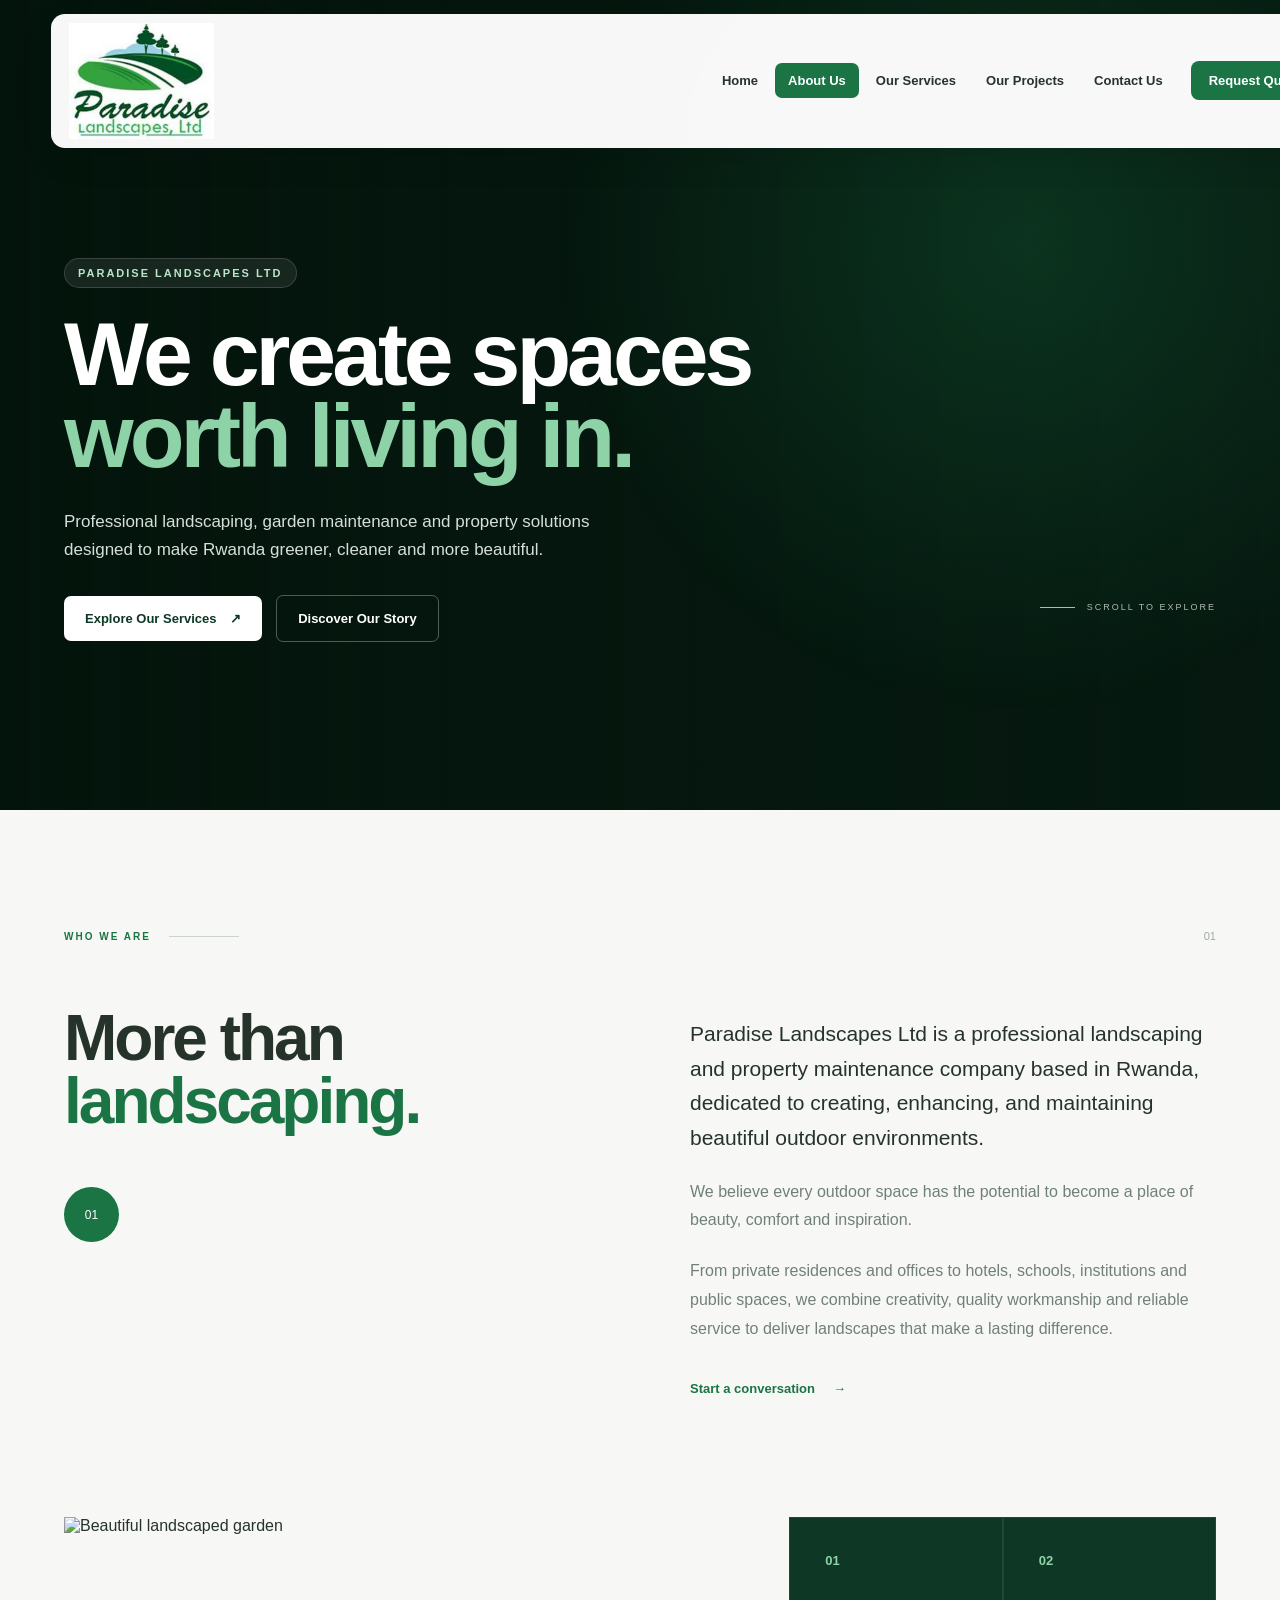
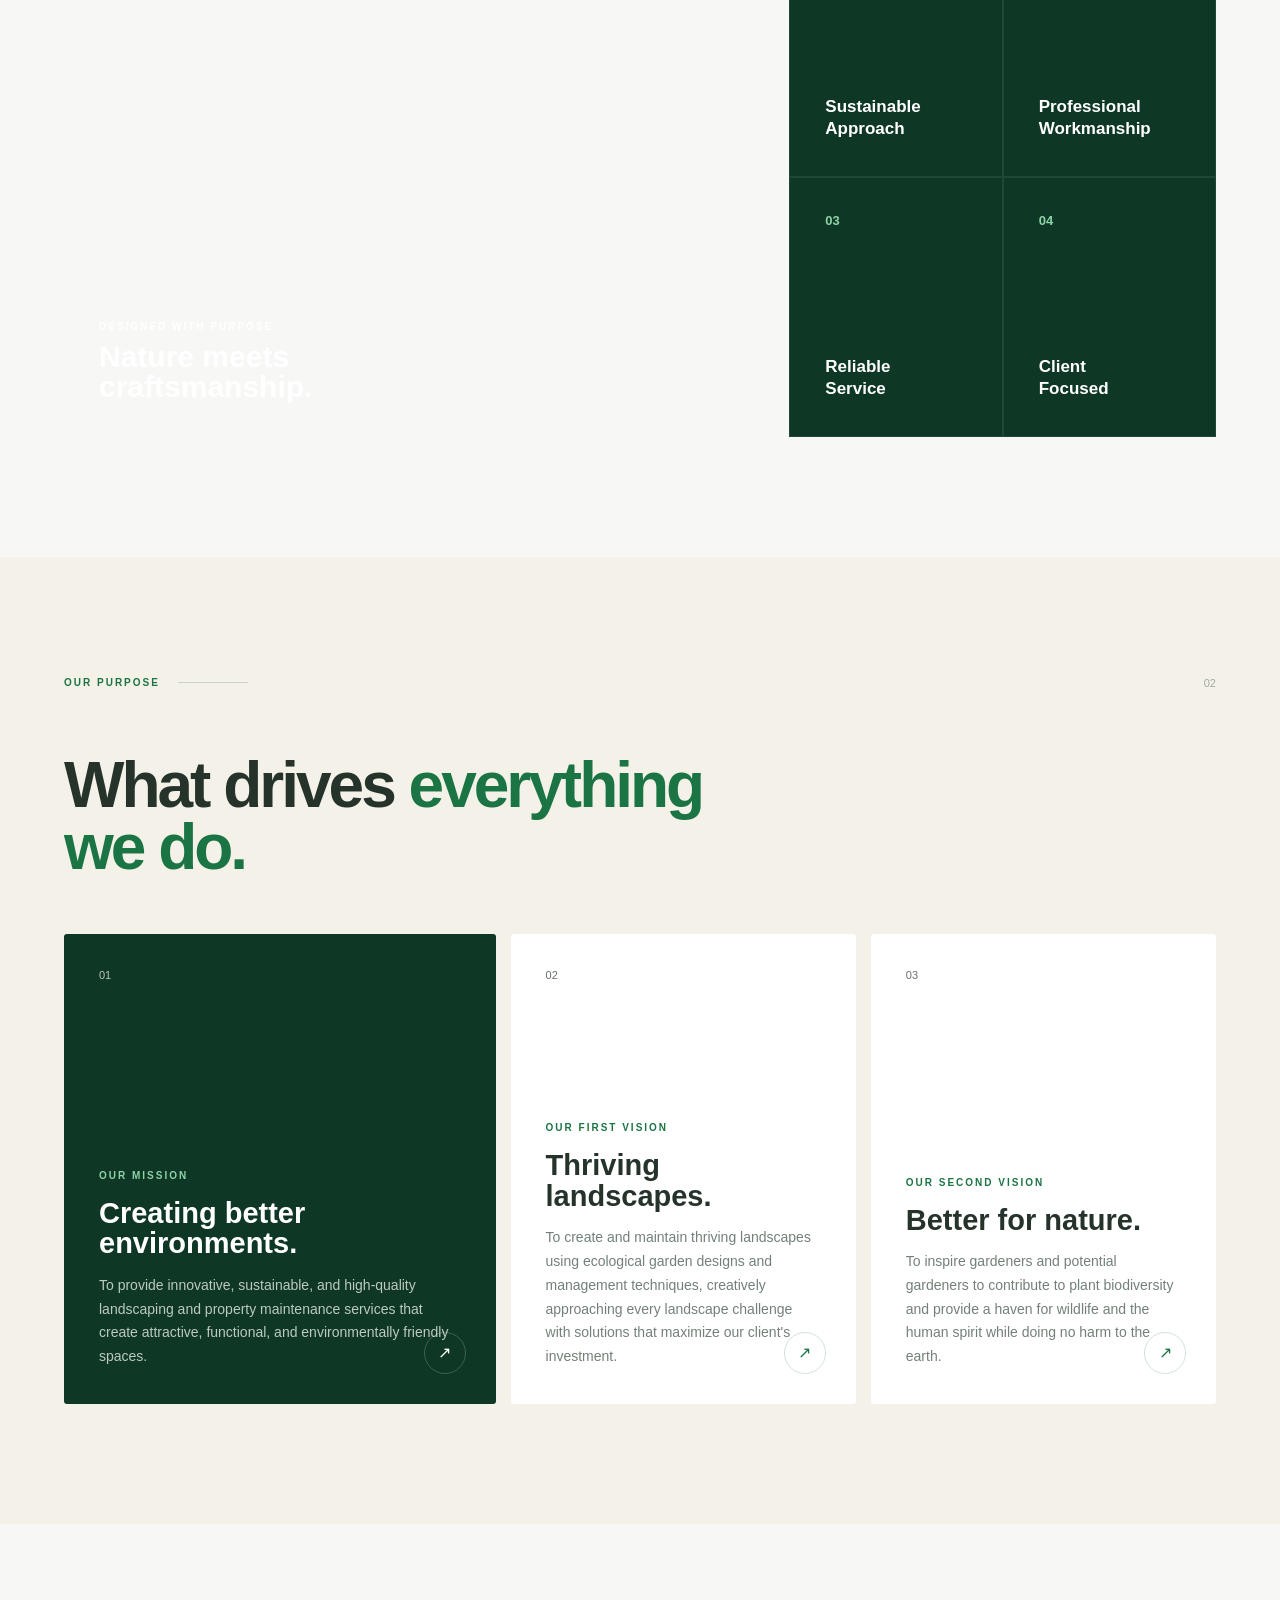
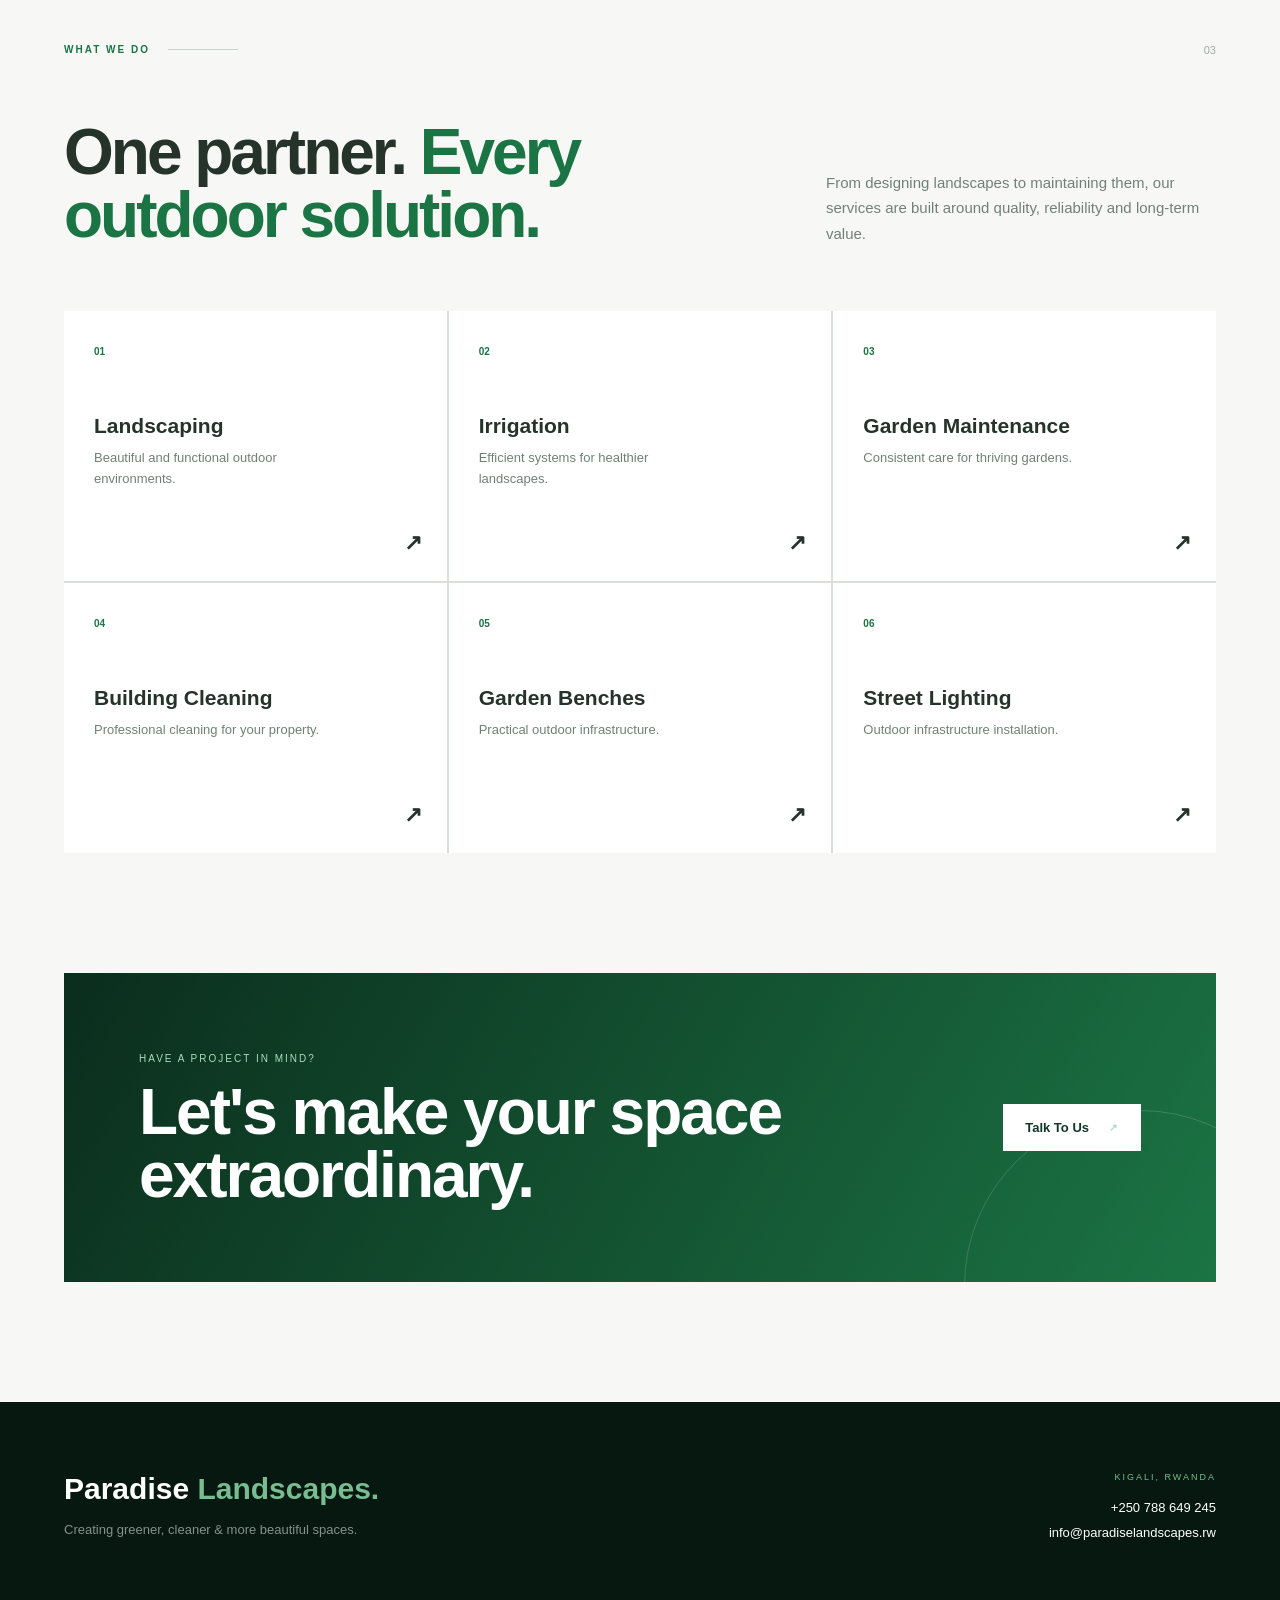
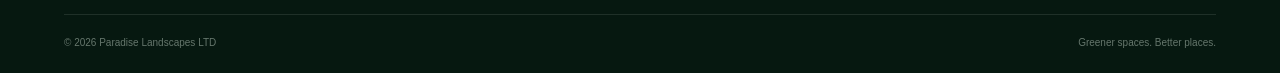
==== about.html @ 45bb653c "fixing navbar for all screens" ====
<!doctype html>
<html lang="en">
  <head>
    <meta charset="UTF-8" />

    <meta name="viewport" content="width=device-width, initial-scale=1.0" />

    <title>About Us | Paradise Landscapes LTD</title>

    <!-- GLOBAL NAVBAR -->
    <link rel="stylesheet" href="navbar.css" />

    <!-- ABOUT PAGE -->
    <link rel="stylesheet" href="about.css" />
  </head>

  <body>
    <!-- =====================================================
     NAVBAR
===================================================== -->

    <header class="pl-navbar-header">
      <div class="pl-navbar-container">
        <a href="index.html" class="pl-navbar-logo">
          <img
            src="paradise project img/Screenshot 2026-07-30 110243.png"
            alt="Paradise Landscapes LTD"
          />
        </a>

        <nav class="pl-navbar-desktop">
          <a href="index.html"> Home </a>

          <a href="about.html" class="pl-nav-active"> About Us </a>

          <a href="index.html#services"> Our Services </a>

          <a href="index.html#projects"> Our Projects </a>

          <a href="index.html#contact"> Contact Us </a>
        </nav>

        <a href="index.html#contact" class="pl-navbar-quote"> Request Quote </a>

        <button class="pl-navbar-toggle" id="plNavbarToggle" type="button">
          <span></span>
          <span></span>
          <span></span>
        </button>
      </div>

      <div class="pl-navbar-mobile" id="plNavbarMobile">
        <a href="index.html"> Home </a>

        <a href="about.html"> About Us </a>

        <a href="index.html#services"> Our Services </a>

        <a href="index.html#projects"> Our Projects </a>

        <a href="index.html#contact"> Contact Us </a>

        <a href="index.html#contact" class="pl-navbar-mobile-quote">
          Request Quote
        </a>
      </div>
    </header>

    <!-- =====================================================
     HERO
===================================================== -->

    <main>
      <section class="about-hero">
        <div class="about-hero-image"></div>

        <div class="about-hero-overlay"></div>

        <div class="about-container">
          <div class="about-hero-content">
            <div class="about-eyebrow">PARADISE LANDSCAPES LTD</div>

            <h1>
              We create spaces
              <span>worth living in.</span>
            </h1>

            <p>
              Professional landscaping, garden maintenance and property
              solutions designed to make Rwanda greener, cleaner and more
              beautiful.
            </p>

            <div class="about-hero-buttons">
              <a href="index.html#services" class="about-primary-btn">
                Explore Our Services
                <span>↗</span>
              </a>

              <a href="#story" class="about-secondary-btn">
                Discover Our Story
              </a>
            </div>
          </div>

          <div class="hero-scroll">
            <span></span>

            SCROLL TO EXPLORE
          </div>
        </div>
      </section>

      <!-- =====================================================
     INTRO / STORY
===================================================== -->

      <section class="story-section" id="story">
        <div class="about-container">
          <div class="section-top">
            <span class="section-label"> WHO WE ARE </span>

            <span class="section-line"></span>

            <span class="section-number"> 01 </span>
          </div>

          <div class="story-grid">
            <div class="story-heading">
              <h2>
                More than
                <em>landscaping.</em>
              </h2>

              <div class="story-accent">01</div>
            </div>

            <div class="story-content">
              <p class="story-lead">
                Paradise Landscapes Ltd is a professional landscaping and
                property maintenance company based in Rwanda, dedicated to
                creating, enhancing, and maintaining beautiful outdoor
                environments.
              </p>

              <p>
                We believe every outdoor space has the potential to become a
                place of beauty, comfort and inspiration.
              </p>

              <p>
                From private residences and offices to hotels, schools,
                institutions and public spaces, we combine creativity, quality
                workmanship and reliable service to deliver landscapes that make
                a lasting difference.
              </p>

              <a href="index.html#contact" class="text-link">
                Start a conversation
                <span>→</span>
              </a>
            </div>
          </div>
        </div>
      </section>

      <!-- =====================================================
     IMAGE / STATS
===================================================== -->

      <section class="visual-section">
        <div class="about-container">
          <div class="visual-grid">
            <div class="visual-image">
              <img
                src="paradise project img/about.jpg"
                alt="Beautiful landscaped garden"
              />

              <div class="image-overlay-text">
                <span> DESIGNED WITH PURPOSE </span>

                <strong> Nature meets craftsmanship. </strong>
              </div>
            </div>

            <div class="stats-panel">
              <div class="stat">
                <strong> 01 </strong>

                <span> Sustainable Approach </span>
              </div>

              <div class="stat">
                <strong> 02 </strong>

                <span> Professional Workmanship </span>
              </div>

              <div class="stat">
                <strong> 03 </strong>

                <span> Reliable Service </span>
              </div>

              <div class="stat">
                <strong> 04 </strong>

                <span> Client Focused </span>
              </div>
            </div>
          </div>
        </div>
      </section>

      <!-- =====================================================
     MISSION / VISION
===================================================== -->

      <section class="purpose-section">
        <div class="about-container">
          <div class="section-top">
            <span class="section-label"> OUR PURPOSE </span>

            <span class="section-line"></span>

            <span class="section-number"> 02 </span>
          </div>

          <div class="purpose-heading">
            <h2>
              What drives
              <em>everything we do.</em>
            </h2>
          </div>

          <div class="purpose-grid">
            <!-- MISSION -->

            <article class="purpose-card purpose-main">
              <div class="card-number">01</div>

              <div class="card-content">
                <span> OUR MISSION </span>

                <h3>Creating better environments.</h3>

                <p>
                  To provide innovative, sustainable, and high-quality
                  landscaping and property maintenance services that create
                  attractive, functional, and environmentally friendly spaces.
                </p>
              </div>

              <div class="card-arrow">↗</div>
            </article>

            <!-- VISION 1 -->

            <article class="purpose-card">
              <div class="card-number">02</div>

              <div class="card-content">
                <span> OUR FIRST VISION </span>

                <h3>Thriving landscapes.</h3>

                <p>
                  To create and maintain thriving landscapes using ecological
                  garden designs and management techniques, creatively
                  approaching every landscape challenge with solutions that
                  maximize our client's investment.
                </p>
              </div>

              <div class="card-arrow">↗</div>
            </article>

            <!-- VISION 2 -->

            <article class="purpose-card">
              <div class="card-number">03</div>

              <div class="card-content">
                <span> OUR SECOND VISION </span>

                <h3>Better for nature.</h3>

                <p>
                  To inspire gardeners and potential gardeners to contribute to
                  plant biodiversity and provide a haven for wildlife and the
                  human spirit while doing no harm to the earth.
                </p>
              </div>

              <div class="card-arrow">↗</div>
            </article>
          </div>
        </div>
      </section>

      <!-- =====================================================
     SERVICES
===================================================== -->

      <section class="services-preview">
        <div class="about-container">
          <div class="section-top">
            <span class="section-label"> WHAT WE DO </span>

            <span class="section-line"></span>

            <span class="section-number"> 03 </span>
          </div>

          <div class="services-heading">
            <h2>
              One partner.
              <em>Every outdoor solution.</em>
            </h2>

            <p>
              From designing landscapes to maintaining them, our services are
              built around quality, reliability and long-term value.
            </p>
          </div>

          <div class="services-grid">
            <a href="index.html#services" class="service-card">
              <span>01</span>

              <h3>Landscaping</h3>

              <p>Beautiful and functional outdoor environments.</p>

              <strong>↗</strong>
            </a>

            <a href="index.html#services" class="service-card">
              <span>02</span>

              <h3>Irrigation</h3>

              <p>Efficient systems for healthier landscapes.</p>

              <strong>↗</strong>
            </a>

            <a href="index.html#services" class="service-card">
              <span>03</span>

              <h3>Garden Maintenance</h3>

              <p>Consistent care for thriving gardens.</p>

              <strong>↗</strong>
            </a>

            <a href="index.html#services" class="service-card">
              <span>04</span>

              <h3>Building Cleaning</h3>

              <p>Professional cleaning for your property.</p>

              <strong>↗</strong>
            </a>

            <a href="index.html#services" class="service-card">
              <span>05</span>

              <h3>Garden Benches</h3>

              <p>Practical outdoor infrastructure.</p>

              <strong>↗</strong>
            </a>

            <a href="index.html#services" class="service-card">
              <span>06</span>

              <h3>Street Lighting</h3>

              <p>Outdoor infrastructure installation.</p>

              <strong>↗</strong>
            </a>
          </div>
        </div>
      </section>

      <!-- =====================================================
     CTA
===================================================== -->

      <section class="about-final-cta">
        <div class="about-container">
          <div class="cta-box">
            <div>
              <span> HAVE A PROJECT IN MIND? </span>

              <h2>Let's make your space extraordinary.</h2>
            </div>

            <a href="index.html#contact" class="cta-button">
              Talk To Us
              <span>↗</span>
            </a>
          </div>
        </div>
      </section>
    </main>

    <!-- =====================================================
     FOOTER
===================================================== -->

    <footer class="about-footer">
      <div class="about-container">
        <div class="footer-top">
          <div>
            <h3>
              Paradise
              <span>Landscapes.</span>
            </h3>

            <p>Creating greener, cleaner & more beautiful spaces.</p>
          </div>

          <div class="footer-contact">
            <span> KIGALI, RWANDA </span>

            <a href="tel:+250788649245"> +250 788 649 245 </a>

            <a href="mailto:info@paradiselandscapes.rw">
              info@paradiselandscapes.rw
            </a>
          </div>
        </div>

        <div class="footer-bottom">
          <span> © 2026 Paradise Landscapes LTD </span>

          <span> Greener spaces. Better places. </span>
        </div>
      </div>
    </footer>

    <script src="navbar.js"></script>
  </body>
</html>
---- navbar.css ----
/* =====================================================
   PARADISE LANDSCAPES
   GLOBAL NAVBAR
===================================================== */

/* HEADER */

.pl-navbar-header {
  position: fixed;

  top: 0;
  left: 0;

  width: 100%;

  padding: 14px 4%;

  z-index: 10000;
}

/* MAIN BAR */

.pl-navbar-container {
  width: 100%;

  max-width: 1250px;

  min-height: 68px;

  margin: 0 auto;

  padding: 9px 18px;

  display: flex;

  align-items: center;

  background: rgba(255, 255, 255, 0.97);

  backdrop-filter: blur(18px);

  -webkit-backdrop-filter: blur(18px);

  border-radius: 14px;

  box-shadow: 0 10px 35px rgba(0, 0, 0, 0.09);
}

/* =====================================================
   LOGO
===================================================== */

.pl-navbar-logo {
  display: block;

  flex-shrink: 0;

  text-decoration: none;
}

.pl-navbar-logo img {
  display: block;

  width: 145px;

  height: auto;
}

/* =====================================================
   DESKTOP NAV
===================================================== */

.pl-navbar-desktop {
  margin-left: auto;

  display: flex;

  align-items: center;

  gap: 4px;
}

.pl-navbar-desktop a {
  display: block;

  padding: 10px 13px;

  color: #26342b;

  font-family: Arial, sans-serif;

  font-size: 13px;

  font-weight: 600;

  text-decoration: none;

  white-space: nowrap;

  border-radius: 7px;

  transition:
    color 0.25s ease,
    background 0.25s ease;
}

.pl-navbar-desktop a:hover {
  color: #ffffff;

  background: #1b7444;
}

/* ACTIVE PAGE */

.pl-navbar-desktop a.pl-nav-active {
  color: #ffffff;

  background: #1b7444;
}

/* =====================================================
   QUOTE BUTTON
===================================================== */

.pl-navbar-quote {
  display: flex;

  align-items: center;

  justify-content: center;

  flex-shrink: 0;

  margin-left: 15px;

  padding: 12px 18px;

  color: #ffffff;

  background: #1b7444;

  border-radius: 8px;

  font-family: Arial, sans-serif;

  font-size: 13px;

  font-weight: 700;

  text-decoration: none;

  white-space: nowrap;

  transition:
    background 0.25s ease,
    transform 0.25s ease;
}

.pl-navbar-quote:hover {
  background: #12552f;

  transform: translateY(-2px);
}

/* =====================================================
   MOBILE BUTTON
===================================================== */

.pl-navbar-toggle {
  display: none;

  width: 44px;

  height: 44px;

  margin-left: auto;

  padding: 0;

  border: none;

  border-radius: 9px;

  background: #1b7444;

  cursor: pointer;

  align-items: center;

  justify-content: center;

  flex-direction: column;

  gap: 5px;
}

.pl-navbar-toggle span {
  display: block;

  width: 21px;

  height: 2px;

  background: #ffffff;

  border-radius: 10px;

  transition: 0.3s ease;
}

/* =====================================================
   MOBILE MENU
===================================================== */

.pl-navbar-mobile {
  display: none;
}

/* =====================================================
   MOBILE
===================================================== */

@media (max-width: 900px) {
  .pl-navbar-header {
    position: fixed;
    top: 0;
    left: 0;
    width: 100%;
    padding: 10px 12px;
    box-sizing: border-box;
  }

  .pl-navbar-container {
    width: 100%;
    min-height: 60px;
    padding: 7px 12px;
    box-sizing: border-box;

    display: flex;
    align-items: center;

    border-radius: 12px;
  }

  .pl-navbar-logo {
    display: flex;
    align-items: center;
  }

  .pl-navbar-logo img {
    width: 115px;
    height: auto;
    display: block;
  }

  /* Hide desktop navigation */

  .pl-navbar-desktop,
  .pl-navbar-quote {
    display: none;
  }

  /* ===============================
       HAMBURGER BUTTON
    =============================== */

  .pl-navbar-toggle {
    width: 42px;
    height: 42px;

    margin-left: auto;

    padding: 0;

    display: flex;
    align-items: center;
    justify-content: center;

    flex-direction: column;
    gap: 5px;

    border: none;
    border-radius: 8px;

    background: #1b7444;

    cursor: pointer;

    -webkit-tap-highlight-color: transparent;
  }

  .pl-navbar-toggle span {
    display: block;

    width: 20px;
    height: 2px;

    background: #ffffff;

    border-radius: 10px;

    transition:
      transform 0.25s ease,
      opacity 0.2s ease;
  }

  /* ===============================
       MOBILE MENU
    =============================== */

  .pl-navbar-mobile {
    position: absolute;

    top: calc(100% + 6px);
    left: 12px;
    right: 12px;

    display: flex;
    flex-direction: column;

    padding: 8px;

    background: #ffffff;

    border-radius: 12px;

    box-shadow: 0 15px 40px rgba(0, 0, 0, 0.15);

    opacity: 0;
    visibility: hidden;
    pointer-events: none;

    transform: translateY(-8px);

    transition:
      opacity 0.25s ease,
      transform 0.25s ease,
      visibility 0.25s ease;
  }

  .pl-navbar-mobile.pl-mobile-open {
    opacity: 1;
    visibility: visible;
    pointer-events: auto;

    transform: translateY(0);
  }

  .pl-navbar-mobile a {
    display: block;

    width: 100%;
    box-sizing: border-box;

    padding: 13px 14px;

    color: #26342b;

    font-family: Arial, sans-serif;

    font-size: 14px;
    font-weight: 600;

    text-decoration: none;

    border-radius: 7px;

    transition:
      background 0.2s ease,
      color 0.2s ease;
  }

  .pl-navbar-mobile a:hover,
  .pl-navbar-mobile a:active {
    color: #ffffff;
    background: #1b7444;
  }

  /* REQUEST QUOTE */

  .pl-navbar-mobile .pl-navbar-mobile-quote {
    margin-top: 5px;

    color: #ffffff;

    text-align: center;

    background: #1b7444;
  }

  /* ===============================
       HAMBURGER → X
    =============================== */

  .pl-navbar-toggle.pl-toggle-active span:nth-child(1) {
    transform: translateY(7px) rotate(45deg);
  }

  .pl-navbar-toggle.pl-toggle-active span:nth-child(2) {
    opacity: 0;
  }

  .pl-navbar-toggle.pl-toggle-active span:nth-child(3) {
    transform: translateY(-7px) rotate(-45deg);
  }
}

/* =====================================================
   VERY SMALL PHONES
===================================================== */

@media (max-width: 400px) {
  .pl-navbar-header {
    padding: 8px 9px;
  }

  .pl-navbar-container {
    min-height: 57px;
    padding: 6px 10px;
  }

  .pl-navbar-logo img {
    width: 105px;
  }

  .pl-navbar-toggle {
    width: 40px;
    height: 40px;
  }

  .pl-navbar-mobile {
    left: 9px;
    right: 9px;
  }
}
---- about.css ----
/* =====================================================
   ABOUT PAGE
===================================================== */

:root {
  --green: #1b7444;
  --dark-green: #0e3825;
  --deep: #071b12;
  --cream: #f4f1e9;
  --light: #f7f8f5;
  --text: #25332b;
  --muted: #718077;
}

/* GLOBAL */

body {
  margin: 0;
  color: var(--text);
  background: var(--light);
  font-family: Arial, sans-serif;
}

.about-container {
  width: min(1180px, 90%);
  margin: auto;
}

/* =====================================================
   HERO
===================================================== */

.about-hero {
  position: relative;

  min-height: 90vh;

  display: flex;
  align-items: center;

  overflow: hidden;

  color: white;
  background: var(--deep);
}

.about-hero-image {
  position: absolute;
  inset: 0;

  background:
    linear-gradient(
      90deg,
      rgba(4, 20, 12, 0.95),
      rgba(4, 20, 12, 0.55),
      rgba(4, 20, 12, 0.25)
    ),
    url("paradise project img/about.jpg") center/cover no-repeat;

  transform: scale(1.03);

  animation: heroZoom 12s ease-out forwards;
}

@keyframes heroZoom {
  from {
    transform: scale(1.08);
  }

  to {
    transform: scale(1);
  }
}

.about-hero-overlay {
  position: absolute;
  inset: 0;

  background: radial-gradient(
    circle at 80% 30%,
    rgba(27, 116, 68, 0.3),
    transparent 40%
  );
}

.about-hero .about-container {
  position: relative;
  z-index: 2;
}

.about-hero-content {
  max-width: 760px;
  padding-top: 90px;

  animation: heroReveal 1s ease both;
}

@keyframes heroReveal {
  from {
    opacity: 0;
    transform: translateY(35px);
  }

  to {
    opacity: 1;
    transform: translateY(0);
  }
}

.about-eyebrow {
  display: inline-flex;

  margin-bottom: 25px;
  padding: 8px 13px;

  color: #b9e5c8;

  background: rgba(255, 255, 255, 0.08);

  border: 1px solid rgba(255, 255, 255, 0.15);

  border-radius: 50px;

  font-size: 11px;
  font-weight: 700;
  letter-spacing: 2px;
}

.about-hero h1 {
  max-width: 850px;

  margin: 0;

  font-size: clamp(52px, 7vw, 100px);

  line-height: 0.92;

  letter-spacing: -4px;
}

.about-hero h1 span {
  display: block;
  color: #8ed2a8;
}

.about-hero p {
  max-width: 570px;

  margin: 30px 0;

  color: #d7dfda;

  font-size: 17px;

  line-height: 1.7;
}

.about-hero-buttons {
  display: flex;
  align-items: center;
  gap: 14px;
}

.about-primary-btn,
.about-secondary-btn {
  padding: 15px 21px;

  border-radius: 7px;

  font-size: 13px;
  font-weight: 700;

  text-decoration: none;

  transition: 0.3s ease;
}

.about-primary-btn {
  color: var(--dark-green);
  background: white;
}

.about-primary-btn span {
  margin-left: 10px;
}

.about-primary-btn:hover {
  transform: translateY(-3px);
}

.about-secondary-btn {
  color: white;
  border: 1px solid rgba(255, 255, 255, 0.3);
}

.about-secondary-btn:hover {
  background: rgba(255, 255, 255, 0.1);
}

.hero-scroll {
  position: absolute;

  right: 0;
  bottom: 30px;

  display: flex;
  align-items: center;
  gap: 12px;

  font-size: 9px;
  letter-spacing: 2px;

  color: #aebbb3;
}

.hero-scroll span {
  width: 35px;
  height: 1px;
  background: #aebbb3;
}

/* =====================================================
   SECTION COMMON
===================================================== */

.story-section,
.purpose-section,
.services-preview {
  padding: 120px 0;
}

.section-top {
  display: flex;
  align-items: center;
  gap: 18px;

  margin-bottom: 65px;
}

.section-label {
  color: var(--green);

  font-size: 10px;
  font-weight: 800;

  letter-spacing: 2px;
}

.section-line {
  width: 70px;
  height: 1px;

  background: #cad4cd;
}

.section-number {
  margin-left: auto;

  color: #a0aaa4;

  font-size: 11px;
}

/* =====================================================
   STORY
===================================================== */

.story-grid {
  display: grid;

  grid-template-columns: 1fr 1fr;

  gap: 100px;
}

.story-heading {
  position: relative;
}

.story-heading h2 {
  margin: 0;

  max-width: 470px;

  font-size: clamp(45px, 5vw, 75px);

  line-height: 0.98;

  letter-spacing: -3px;
}

.story-heading em {
  color: var(--green);
  font-style: normal;
}

.story-accent {
  margin-top: 55px;

  width: 55px;
  height: 55px;

  display: grid;
  place-items: center;

  color: white;

  background: var(--green);

  border-radius: 50%;

  font-size: 12px;
}

.story-content {
  padding-top: 10px;
}

.story-content p {
  margin: 0 0 22px;

  color: var(--muted);

  font-size: 16px;

  line-height: 1.8;
}

.story-content .story-lead {
  color: var(--text);

  font-size: 21px;

  line-height: 1.65;
}

.text-link {
  display: inline-flex;

  align-items: center;

  gap: 18px;

  margin-top: 15px;

  color: var(--green);

  font-size: 13px;
  font-weight: 800;

  text-decoration: none;
}

.text-link span {
  transition: 0.3s ease;
}

.text-link:hover span {
  transform: translateX(7px);
}

/* =====================================================
   VISUAL
===================================================== */

.visual-section {
  padding-bottom: 120px;
}

.visual-grid {
  display: grid;

  grid-template-columns: 1.7fr 1fr;

  min-height: 520px;
}

.visual-image {
  position: relative;

  overflow: hidden;
}

.visual-image img {
  width: 100%;
  height: 100%;

  object-fit: cover;

  transition: transform 0.8s ease;
}

.visual-image:hover img {
  transform: scale(1.04);
}

.image-overlay-text {
  position: absolute;

  left: 35px;
  bottom: 35px;

  color: white;
}

.image-overlay-text span {
  display: block;

  margin-bottom: 10px;

  font-size: 10px;
  font-weight: 700;

  letter-spacing: 2px;
}

.image-overlay-text strong {
  display: block;

  max-width: 300px;

  font-size: 30px;
  line-height: 1;
}

.stats-panel {
  display: grid;

  grid-template-columns: 1fr 1fr;

  background: var(--dark-green);
}

.stat {
  padding: 35px;

  display: flex;

  flex-direction: column;

  justify-content: space-between;

  border: 1px solid rgba(255, 255, 255, 0.08);

  transition: 0.35s ease;
}

.stat:hover {
  background: var(--green);
}

.stat strong {
  color: #8ed2a8;

  font-size: 13px;
}

.stat span {
  max-width: 100px;

  color: white;

  font-size: 17px;

  font-weight: 600;

  line-height: 1.3;
}

/* =====================================================
   PURPOSE
===================================================== */

.purpose-section {
  background: var(--cream);
}

.purpose-heading {
  margin-bottom: 55px;
}

.purpose-heading h2,
.services-heading h2 {
  max-width: 700px;

  margin: 0;

  font-size: clamp(42px, 5vw, 70px);

  line-height: 0.98;

  letter-spacing: -3px;
}

.purpose-heading em,
.services-heading em {
  color: var(--green);
  font-style: normal;
}

.purpose-grid {
  display: grid;

  grid-template-columns: 1.25fr 1fr 1fr;

  gap: 15px;
}

.purpose-card {
  position: relative;

  min-height: 400px;

  padding: 35px;

  display: flex;

  flex-direction: column;

  justify-content: space-between;

  background: white;

  border-radius: 3px;

  overflow: hidden;

  transition:
    transform 0.4s ease,
    box-shadow 0.4s ease;
}

.purpose-card:hover {
  transform: translateY(-8px);

  box-shadow: 0 25px 60px rgba(17, 50, 32, 0.12);
}

.purpose-main {
  color: white;
  background: var(--dark-green);
}

.card-number {
  font-size: 11px;
  opacity: 0.7;
}

.card-content span {
  color: var(--green);

  font-size: 10px;
  font-weight: 800;

  letter-spacing: 2px;
}

.purpose-main .card-content span {
  color: #8ed2a8;
}

.card-content h3 {
  margin: 15px 0;

  font-size: 29px;

  line-height: 1.05;
}

.card-content p {
  margin: 0;

  color: #738078;

  font-size: 14px;

  line-height: 1.7;
}

.purpose-main .card-content p {
  color: #bdc9c1;
}

.card-arrow {
  position: absolute;

  right: 30px;
  bottom: 30px;

  width: 40px;
  height: 40px;

  display: grid;
  place-items: center;

  border: 1px solid rgba(27, 116, 68, 0.2);

  border-radius: 50%;

  color: var(--green);

  transition: 0.3s ease;
}

.purpose-main .card-arrow {
  color: white;
  border-color: rgba(255, 255, 255, 0.2);
}

.purpose-card:hover .card-arrow {
  transform: rotate(45deg);
}

/* =====================================================
   SERVICES
===================================================== */

.services-heading {
  display: flex;

  justify-content: space-between;
  align-items: end;

  gap: 50px;

  margin-bottom: 65px;
}

.services-heading p {
  max-width: 390px;

  margin: 0;

  color: var(--muted);

  font-size: 15px;

  line-height: 1.7;
}

.services-grid {
  display: grid;

  grid-template-columns: repeat(3, 1fr);

  gap: 2px;

  background: #d9dfdb;
}

.service-card {
  position: relative;

  min-height: 210px;

  padding: 30px;

  color: var(--text);

  background: white;

  text-decoration: none;

  transition: 0.4s ease;
}

.service-card:hover {
  color: white;

  background: var(--green);

  transform: translateY(-5px);
}

.service-card > span {
  color: var(--green);

  font-size: 10px;
  font-weight: 800;
}

.service-card:hover > span {
  color: #a7dfbb;
}

.service-card h3 {
  margin-top: 55px;
  margin-bottom: 10px;

  font-size: 21px;
}

.service-card p {
  max-width: 230px;

  margin: 0;

  color: var(--muted);

  font-size: 13px;

  line-height: 1.6;
}

.service-card:hover p {
  color: #d1e4d8;
}

.service-card strong {
  position: absolute;

  right: 25px;
  bottom: 25px;

  font-size: 22px;

  transition: 0.3s ease;
}

.service-card:hover strong {
  transform: translate(5px, -5px);
}

/* =====================================================
   FINAL CTA
===================================================== */

.about-final-cta {
  padding: 0 0 120px;
}

.cta-box {
  position: relative;

  padding: 75px;

  display: flex;

  align-items: center;

  justify-content: space-between;

  gap: 40px;

  overflow: hidden;

  color: white;

  background: linear-gradient(120deg, #0b2d1d, #1b7444);
}

.cta-box::after {
  content: "";

  position: absolute;

  width: 350px;
  height: 350px;

  right: -100px;
  bottom: -180px;

  border: 1px solid rgba(255, 255, 255, 0.15);

  border-radius: 50%;
}

.cta-box > div {
  position: relative;
  z-index: 2;
}

.cta-box span {
  font-size: 10px;

  letter-spacing: 2px;

  color: #a8ddba;
}

.cta-box h2 {
  max-width: 650px;

  margin: 15px 0 0;

  font-size: clamp(38px, 5vw, 64px);

  line-height: 0.98;

  letter-spacing: -2px;
}

.cta-button {
  position: relative;
  z-index: 2;

  display: inline-flex;

  align-items: center;
  gap: 20px;

  padding: 16px 22px;

  color: var(--dark-green);

  background: white;

  font-size: 13px;
  font-weight: 800;

  text-decoration: none;

  transition: 0.3s ease;
}

.cta-button:hover {
  transform: translateY(-4px);
}

/* =====================================================
   FOOTER
===================================================== */

.about-footer {
  padding: 70px 0 25px;

  color: #b9c6bf;

  background: #061810;
}

.footer-top {
  display: flex;

  justify-content: space-between;

  gap: 50px;

  padding-bottom: 60px;

  border-bottom: 1px solid rgba(255, 255, 255, 0.1);
}

.footer-top h3 {
  margin: 0;

  color: white;

  font-size: 30px;
}

.footer-top h3 span {
  color: #77bd91;
}

.footer-top p {
  color: #82938a;

  font-size: 13px;

  line-height: 1.7;
}

.footer-contact {
  display: flex;

  flex-direction: column;

  gap: 10px;

  text-align: right;
}

.footer-contact span {
  margin-bottom: 8px;

  color: #77bd91;

  font-size: 9px;

  letter-spacing: 2px;
}

.footer-contact a {
  color: white;

  font-size: 13px;

  text-decoration: none;
}

.footer-bottom {
  display: flex;

  justify-content: space-between;

  padding-top: 22px;

  color: #65766c;

  font-size: 10px;
}

/* =====================================================
   MOBILE
===================================================== */

@media (max-width: 800px) {
  .about-hero {
    min-height: 720px;
  }

  .about-hero-content {
    padding-top: 80px;
  }

  .about-hero h1 {
    font-size: clamp(48px, 14vw, 70px);
    letter-spacing: -3px;
  }

  .about-hero p {
    font-size: 15px;
  }

  .about-hero-buttons {
    align-items: stretch;
    flex-direction: column;

    max-width: 260px;
  }

  .about-primary-btn,
  .about-secondary-btn {
    text-align: center;
  }

  .hero-scroll {
    display: none;
  }

  .story-section,
  .purpose-section,
  .services-preview {
    padding: 80px 0;
  }

  .story-grid {
    grid-template-columns: 1fr;
    gap: 40px;
  }

  .story-heading h2 {
    font-size: 52px;
  }

  .visual-grid {
    grid-template-columns: 1fr;
  }

  .visual-image {
    min-height: 420px;
  }

  .stats-panel {
    min-height: 400px;
  }

  .purpose-grid {
    grid-template-columns: 1fr;
  }

  .purpose-card {
    min-height: 330px;
  }

  .services-heading {
    align-items: start;
    flex-direction: column;
  }

  .services-grid {
    grid-template-columns: 1fr;
  }

  .service-card {
    min-height: 180px;
  }

  .cta-box {
    padding: 50px 30px;

    align-items: start;
    flex-direction: column;
  }

  .footer-top {
    flex-direction: column;
  }

  .footer-contact {
    text-align: left;
  }

  .footer-bottom {
    gap: 15px;

    flex-direction: column;
  }
}

/* =====================================================
   SMALL PHONE
===================================================== */

@media (max-width: 480px) {
  .about-container {
    width: 88%;
  }

  .about-hero h1 {
    font-size: 47px;
  }

  .about-eyebrow {
    font-size: 9px;
  }

  .story-heading h2 {
    font-size: 44px;
  }

  .stats-panel {
    grid-template-columns: 1fr 1fr;
  }

  .stat {
    padding: 24px;
  }

  .stat span {
    font-size: 14px;
  }

  .purpose-card {
    padding: 28px;
  }

  .cta-box h2 {
    font-size: 42px;
  }
}
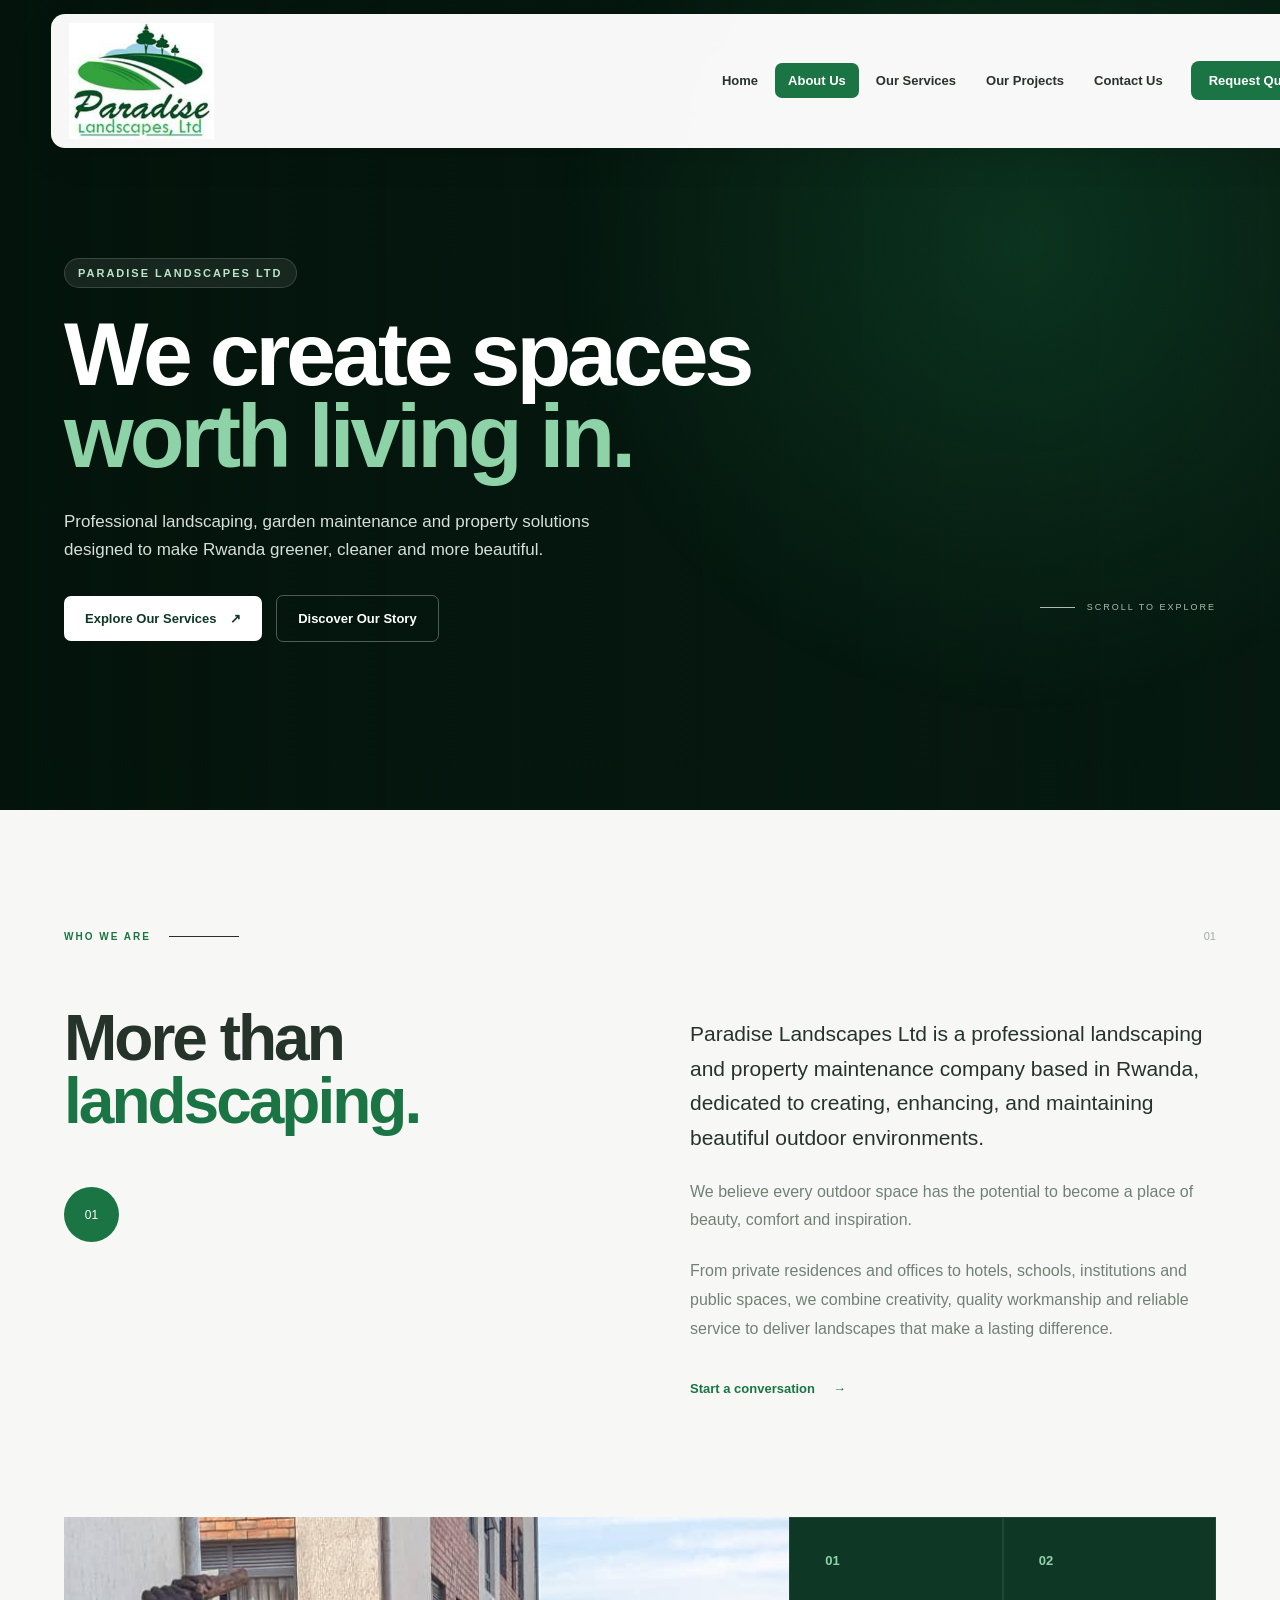
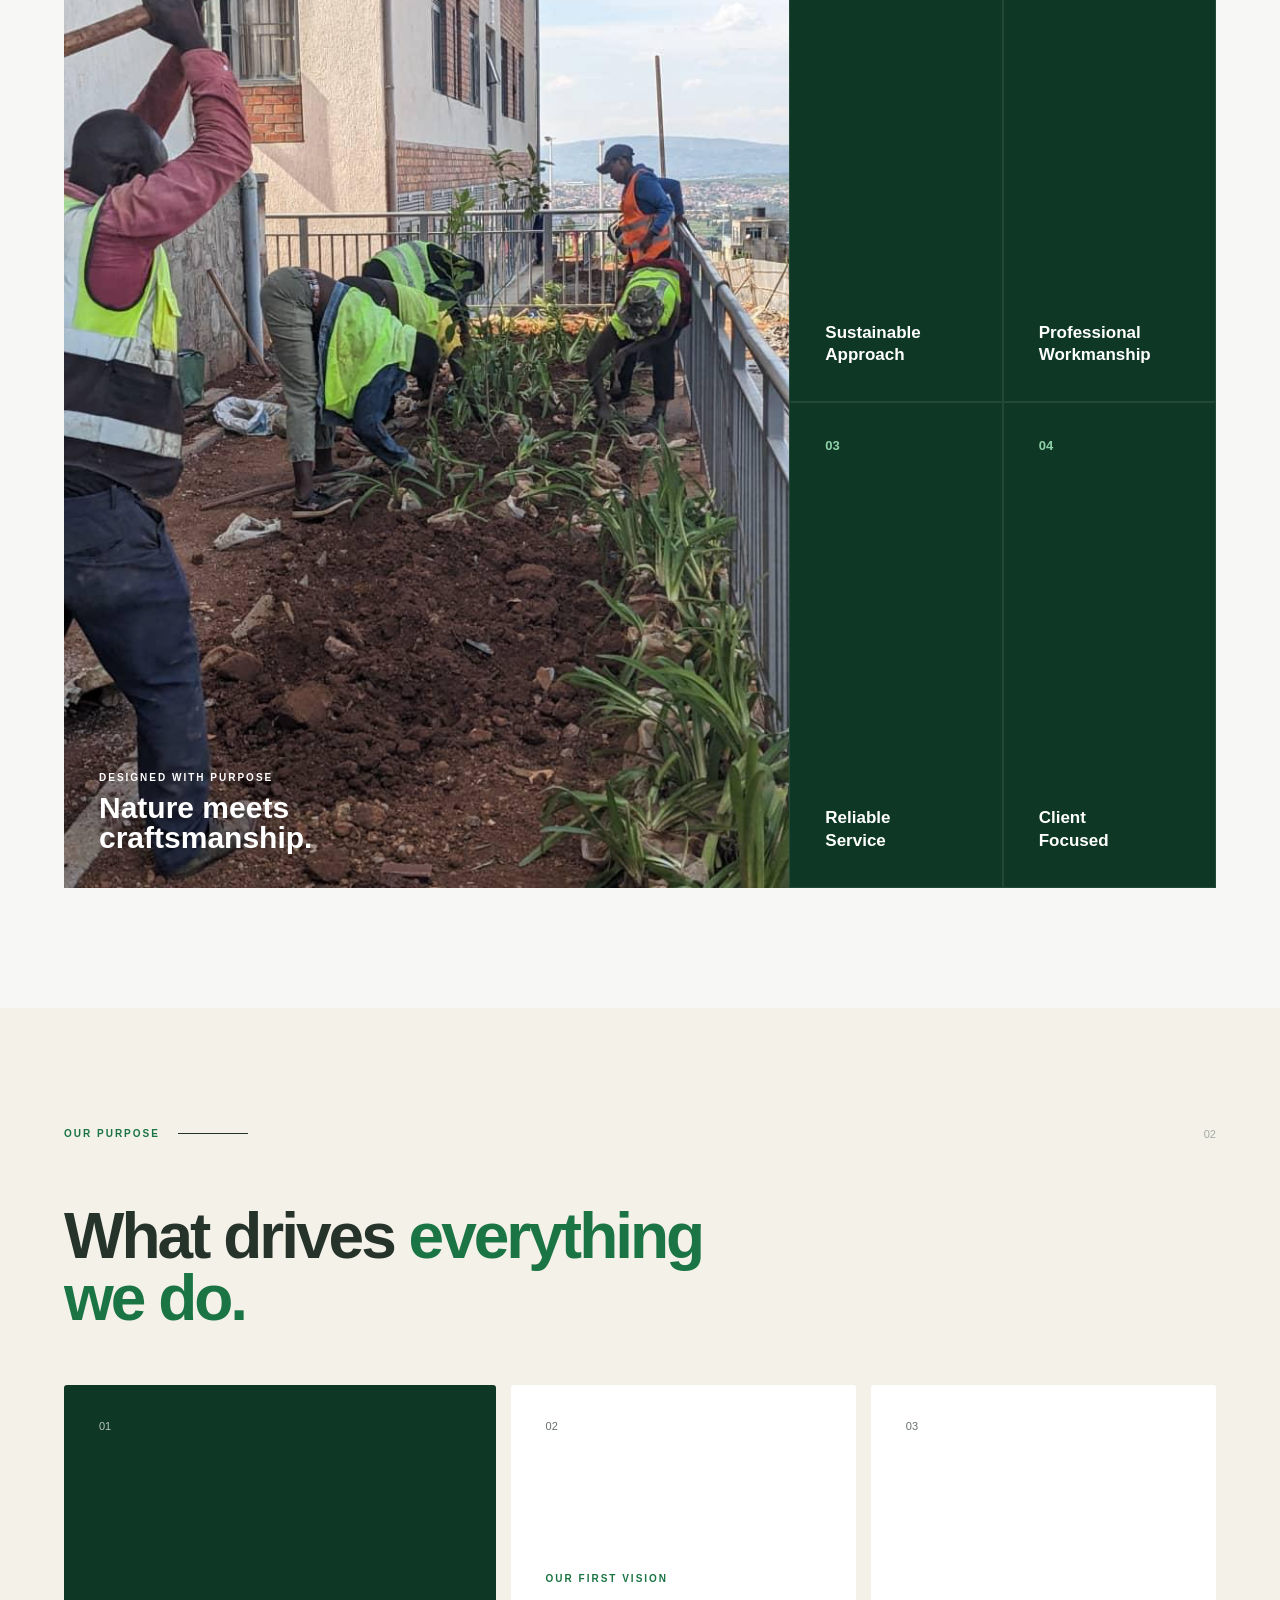
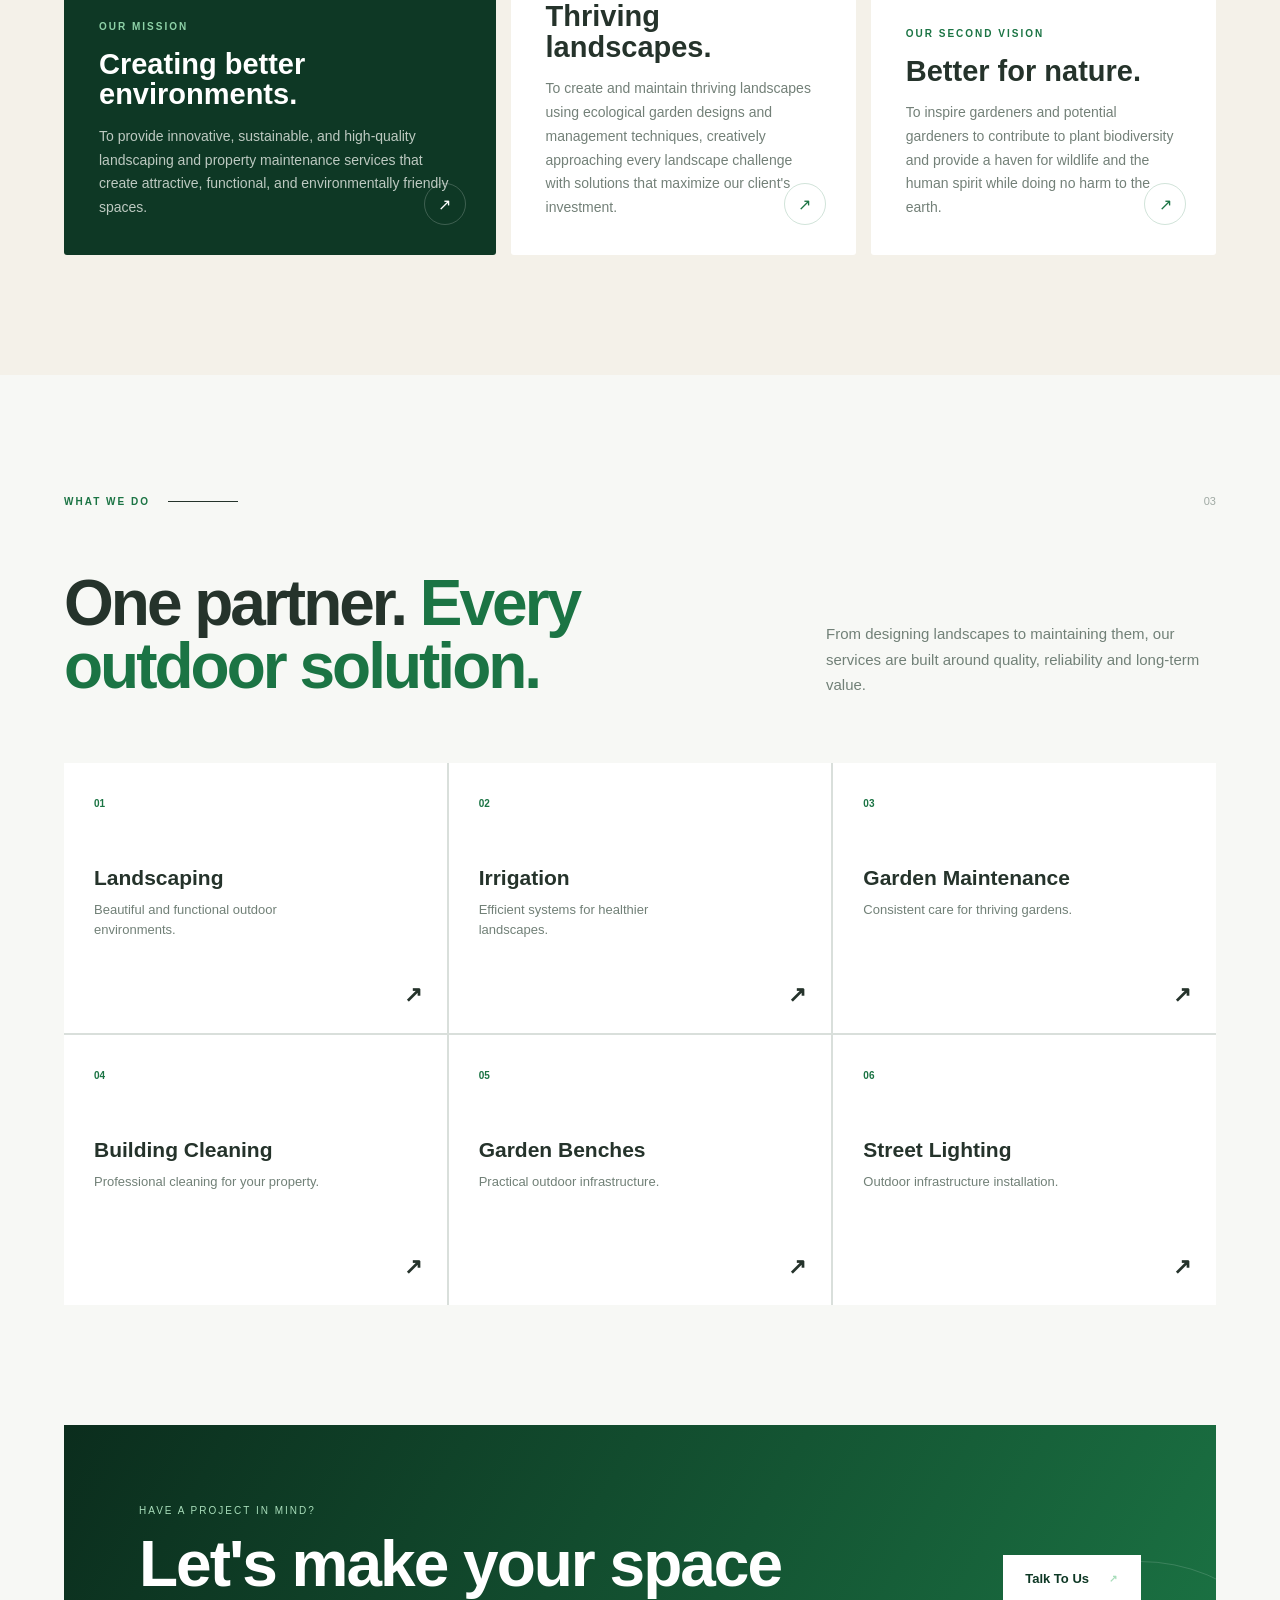
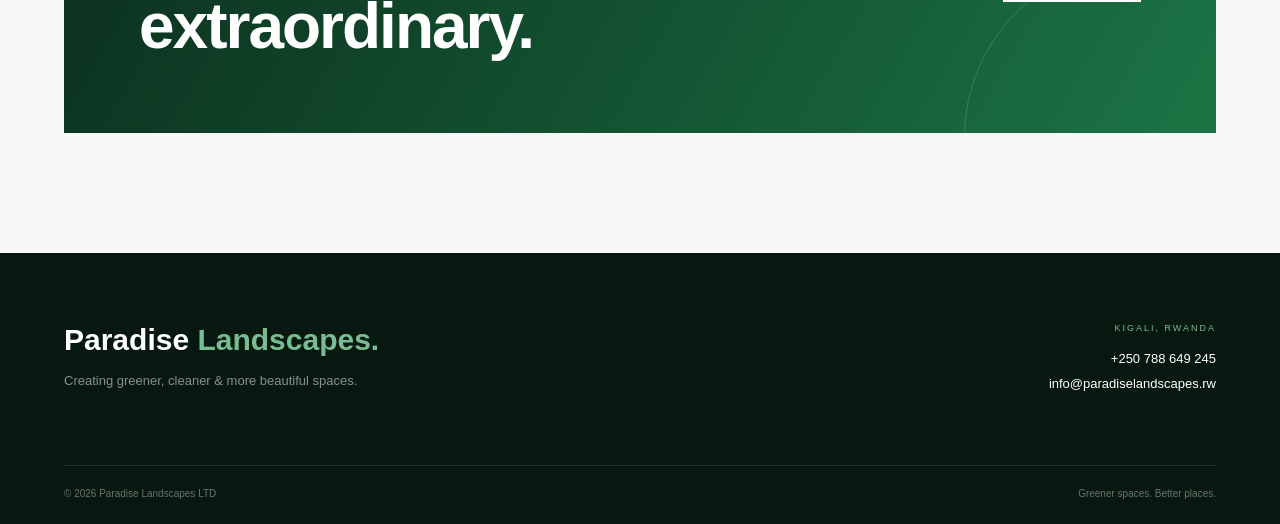
==== commit e2292a10: "about.html animation" ====
--- a/about.html
+++ b/about.html
@@ -173,7 +173,7 @@
           <div class="visual-grid">
             <div class="visual-image">
               <img
-                src="paradise project img/about.jpg"
+                src="paradise project img/IMG-20260729-WA0032.jpg"
                 alt="Beautiful landscaped garden"
               />
 
@@ -447,5 +447,6 @@
     </footer>
 
     <script src="navbar.js"></script>
+    <script src="aboutanimation.js"></script>
   </body>
 </html>
--- a/about.css
+++ b/about.css
@@ -1050,3 +1050,594 @@
     font-size: 42px;
   }
 }
+/* =========================================================
+   PARADISE LANDSCAPES
+   POINT-TO-POINT CINEMATIC SCROLL
+   DOES NOT CHANGE EXISTING HTML CONTENT
+========================================================= */
+
+html {
+  scroll-behavior: smooth;
+}
+
+/* =========================================================
+   CINEMATIC SECTION REVEAL
+========================================================= */
+
+/*
+   IMPORTANT:
+   Sections remain normal if JS isn't loaded.
+   JS adds .pl-animation-ready to activate animations.
+*/
+
+.pl-animation-ready .story-section,
+.pl-animation-ready .visual-section,
+.pl-animation-ready .purpose-section,
+.pl-animation-ready .services-preview,
+.pl-animation-ready .about-final-cta {
+  opacity: 0;
+
+  transform: translateY(70px);
+
+  transition:
+    opacity 1s cubic-bezier(0.16, 1, 0.3, 1),
+    transform 1s cubic-bezier(0.16, 1, 0.3, 1);
+}
+
+.pl-animation-ready .story-section.pl-active,
+.pl-animation-ready .visual-section.pl-active,
+.pl-animation-ready .purpose-section.pl-active,
+.pl-animation-ready .services-preview.pl-active,
+.pl-animation-ready .about-final-cta.pl-active {
+  opacity: 1;
+
+  transform: translateY(0);
+}
+
+/* =========================================================
+   FIXED JOURNEY LINE
+========================================================= */
+
+.pl-scroll-line {
+  position: fixed;
+
+  left: 30px;
+
+  top: 20vh;
+
+  width: 2px;
+
+  height: 60vh;
+
+  background: rgba(27, 116, 68, 0.15);
+
+  z-index: 999;
+
+  pointer-events: none;
+
+  opacity: 0;
+
+  transition: opacity 0.5s ease;
+}
+
+.pl-scroll-line.visible {
+  opacity: 1;
+}
+
+/* Green travelling line */
+
+.pl-scroll-progress {
+  position: absolute;
+
+  top: 0;
+
+  left: 0;
+
+  width: 100%;
+
+  height: 0%;
+
+  background: linear-gradient(to bottom, #8ce3aa, #1b7444);
+
+  box-shadow:
+    0 0 8px rgba(27, 116, 68, 0.7),
+    0 0 18px rgba(27, 116, 68, 0.25);
+}
+
+/* =========================================================
+   JOURNEY POINTS
+========================================================= */
+
+.pl-scroll-point {
+  position: absolute;
+
+  left: 50%;
+
+  width: 10px;
+
+  height: 10px;
+
+  border-radius: 50%;
+
+  transform: translate(-50%, -50%) scale(0.7);
+
+  background: #d9e1dc;
+
+  border: 2px solid #fff;
+
+  box-sizing: border-box;
+
+  transition:
+    transform 0.4s cubic-bezier(0.16, 1, 0.3, 1),
+    background 0.3s ease,
+    box-shadow 0.3s ease;
+}
+
+/* Active point */
+
+.pl-scroll-point.active {
+  background: #1b7444;
+
+  transform: translate(-50%, -50%) scale(1.45);
+
+  box-shadow:
+    0 0 0 5px rgba(27, 116, 68, 0.12),
+    0 0 20px rgba(27, 116, 68, 0.65);
+}
+
+/* =========================================================
+   CONNECTING GLOW
+========================================================= */
+
+.pl-scroll-point.active::before {
+  content: "";
+
+  position: absolute;
+
+  inset: -7px;
+
+  border-radius: 50%;
+
+  border: 1px solid rgba(27, 116, 68, 0.3);
+
+  animation: plPulse 1.8s ease-out infinite;
+}
+
+@keyframes plPulse {
+  0% {
+    transform: scale(0.7);
+
+    opacity: 0.9;
+  }
+
+  100% {
+    transform: scale(1.8);
+
+    opacity: 0;
+  }
+}
+
+/* =========================================================
+   HERO
+========================================================= */
+
+.about-hero {
+  overflow: hidden;
+}
+
+.about-hero-image {
+  transform: scale(1.08);
+
+  transition: transform 1.8s cubic-bezier(0.16, 1, 0.3, 1);
+}
+
+.about-hero.pl-hero-loaded .about-hero-image {
+  transform: scale(1);
+}
+
+/* Hero text */
+
+.about-hero-content > * {
+  opacity: 0;
+
+  transform: translateY(35px);
+
+  transition:
+    opacity 0.8s ease,
+    transform 0.9s cubic-bezier(0.16, 1, 0.3, 1);
+}
+
+.about-hero.pl-hero-loaded .about-hero-content > * {
+  opacity: 1;
+
+  transform: translateY(0);
+}
+
+.about-hero.pl-hero-loaded .about-hero-content > :nth-child(1) {
+  transition-delay: 0.1s;
+}
+
+.about-hero.pl-hero-loaded .about-hero-content > :nth-child(2) {
+  transition-delay: 0.2s;
+}
+
+.about-hero.pl-hero-loaded .about-hero-content > :nth-child(3) {
+  transition-delay: 0.3s;
+}
+
+.about-hero.pl-hero-loaded .about-hero-content > :nth-child(4) {
+  transition-delay: 0.45s;
+}
+
+/* =========================================================
+   STORY
+========================================================= */
+
+.story-section .story-heading {
+  transition:
+    transform 0.9s cubic-bezier(0.16, 1, 0.3, 1),
+    opacity 0.9s ease;
+}
+
+.pl-animation-ready .story-section:not(.pl-active) .story-heading {
+  opacity: 0;
+
+  transform: translateX(-55px);
+}
+
+.pl-animation-ready .story-section.pl-active .story-heading {
+  opacity: 1;
+
+  transform: translateX(0);
+}
+
+.pl-animation-ready .story-section:not(.pl-active) .story-content {
+  opacity: 0;
+
+  transform: translateX(55px);
+}
+
+.pl-animation-ready .story-section.pl-active .story-content {
+  opacity: 1;
+
+  transform: translateX(0);
+}
+
+/* =========================================================
+   SECTION TOP / NUMBERS
+========================================================= */
+
+.pl-animation-ready .section-top {
+  transition:
+    opacity 0.8s ease,
+    transform 0.8s cubic-bezier(0.16, 1, 0.3, 1);
+}
+
+.pl-animation-ready .story-section:not(.pl-active) .section-top,
+.pl-animation-ready .visual-section:not(.pl-active) .section-top,
+.pl-animation-ready .purpose-section:not(.pl-active) .section-top,
+.pl-animation-ready .services-preview:not(.pl-active) .section-top {
+  opacity: 0;
+
+  transform: translateX(-30px);
+}
+
+.pl-animation-ready .story-section.pl-active .section-top,
+.pl-animation-ready .purpose-section.pl-active .section-top,
+.pl-animation-ready .services-preview.pl-active .section-top {
+  opacity: 1;
+
+  transform: translateX(0);
+}
+
+/* =========================================================
+   SECTION LINE DRAW
+========================================================= */
+
+.section-line {
+  position: relative;
+
+  overflow: hidden;
+}
+
+.section-line::after {
+  content: "";
+
+  position: absolute;
+
+  left: 0;
+
+  top: 0;
+
+  width: 0;
+
+  height: 100%;
+
+  background: currentColor;
+
+  transition: width 1s cubic-bezier(0.16, 1, 0.3, 1);
+}
+
+.story-section.pl-active .section-line::after,
+.purpose-section.pl-active .section-line::after,
+.services-preview.pl-active .section-line::after {
+  width: 100%;
+}
+
+/* =========================================================
+   IMAGE / STATS
+========================================================= */
+
+.pl-animation-ready .visual-section:not(.pl-active) .visual-image {
+  opacity: 0;
+
+  transform: translateX(-50px);
+}
+
+.pl-animation-ready .visual-section.pl-active .visual-image {
+  opacity: 1;
+
+  transform: translateX(0);
+}
+
+.visual-image {
+  transition:
+    opacity 0.9s ease,
+    transform 1s cubic-bezier(0.16, 1, 0.3, 1);
+
+  overflow: hidden;
+}
+
+.visual-image img {
+  transform: scale(1.1);
+
+  transition: transform 1.5s cubic-bezier(0.16, 1, 0.3, 1);
+}
+
+.visual-section.pl-active .visual-image img {
+  transform: scale(1);
+}
+
+/* Stats */
+
+.visual-section .stat {
+  opacity: 0;
+
+  transform: translateX(35px);
+
+  transition:
+    opacity 0.6s ease,
+    transform 0.7s cubic-bezier(0.16, 1, 0.3, 1);
+}
+
+.visual-section.pl-active .stat:nth-child(1) {
+  opacity: 1;
+
+  transform: translateX(0);
+
+  transition-delay: 0.1s;
+}
+
+.visual-section.pl-active .stat:nth-child(2) {
+  opacity: 1;
+
+  transform: translateX(0);
+
+  transition-delay: 0.2s;
+}
+
+.visual-section.pl-active .stat:nth-child(3) {
+  opacity: 1;
+
+  transform: translateX(0);
+
+  transition-delay: 0.3s;
+}
+
+.visual-section.pl-active .stat:nth-child(4) {
+  opacity: 1;
+
+  transform: translateX(0);
+
+  transition-delay: 0.4s;
+}
+
+/* =========================================================
+   PURPOSE CARDS
+========================================================= */
+
+.pl-animation-ready .purpose-section:not(.pl-active) .purpose-card {
+  opacity: 0;
+
+  transform: translateY(60px) scale(0.96);
+}
+
+.purpose-card {
+  transition:
+    opacity 0.7s ease,
+    transform 0.8s cubic-bezier(0.16, 1, 0.3, 1);
+}
+
+.purpose-section.pl-active .purpose-card:nth-child(1) {
+  opacity: 1;
+
+  transform: translateY(0) scale(1);
+
+  transition-delay: 0.1s;
+}
+
+.purpose-section.pl-active .purpose-card:nth-child(2) {
+  opacity: 1;
+
+  transform: translateY(0) scale(1);
+
+  transition-delay: 0.25s;
+}
+
+.purpose-section.pl-active .purpose-card:nth-child(3) {
+  opacity: 1;
+
+  transform: translateY(0) scale(1);
+
+  transition-delay: 0.4s;
+}
+
+/* =========================================================
+   SERVICES
+========================================================= */
+
+.pl-animation-ready .services-preview:not(.pl-active) .service-card {
+  opacity: 0;
+
+  transform: translateY(50px) scale(0.96);
+}
+
+.service-card {
+  transition:
+    opacity 0.65s ease,
+    transform 0.75s cubic-bezier(0.16, 1, 0.3, 1);
+}
+
+.services-preview.pl-active .service-card:nth-child(1) {
+  opacity: 1;
+
+  transform: translateY(0) scale(1);
+
+  transition-delay: 0.05s;
+}
+
+.services-preview.pl-active .service-card:nth-child(2) {
+  opacity: 1;
+
+  transform: translateY(0) scale(1);
+
+  transition-delay: 0.12s;
+}
+
+.services-preview.pl-active .service-card:nth-child(3) {
+  opacity: 1;
+
+  transform: translateY(0) scale(1);
+
+  transition-delay: 0.19s;
+}
+
+.services-preview.pl-active .service-card:nth-child(4) {
+  opacity: 1;
+
+  transform: translateY(0) scale(1);
+
+  transition-delay: 0.26s;
+}
+
+.services-preview.pl-active .service-card:nth-child(5) {
+  opacity: 1;
+
+  transform: translateY(0) scale(1);
+
+  transition-delay: 0.33s;
+}
+
+.services-preview.pl-active .service-card:nth-child(6) {
+  opacity: 1;
+
+  transform: translateY(0) scale(1);
+
+  transition-delay: 0.4s;
+}
+
+/* =========================================================
+   CTA
+========================================================= */
+
+.pl-animation-ready .about-final-cta:not(.pl-active) .cta-box {
+  opacity: 0;
+
+  transform: translateY(55px) scale(0.97);
+}
+
+.about-final-cta .cta-box {
+  transition:
+    opacity 0.9s ease,
+    transform 0.9s cubic-bezier(0.16, 1, 0.3, 1);
+}
+
+.about-final-cta.pl-active .cta-box {
+  opacity: 1;
+
+  transform: translateY(0) scale(1);
+}
+
+/* =========================================================
+   MOBILE
+========================================================= */
+
+@media (max-width: 768px) {
+  .pl-scroll-line {
+    left: 12px;
+
+    top: 20vh;
+
+    height: 60vh;
+  }
+
+  .pl-scroll-point {
+    width: 9px;
+
+    height: 9px;
+  }
+
+  .pl-animation-ready .story-section:not(.pl-active) .story-heading {
+    transform: translateY(35px);
+  }
+
+  .pl-animation-ready .story-section:not(.pl-active) .story-content {
+    transform: translateY(35px);
+  }
+
+  .pl-animation-ready .visual-section:not(.pl-active) .visual-image {
+    transform: translateY(35px);
+  }
+
+  .pl-scroll-point.active {
+    transform: translate(-50%, -50%) scale(1.3);
+  }
+}
+
+/* =========================================================
+   SMALL PHONE
+========================================================= */
+
+@media (max-width: 480px) {
+  .pl-scroll-line {
+    left: 7px;
+
+    width: 1.5px;
+  }
+
+  .pl-scroll-point {
+    width: 10px;
+
+    height: 10px;
+  }
+}
+
+/* =========================================================
+   REDUCED MOTION
+========================================================= */
+
+@media (prefers-reduced-motion: reduce) {
+  html {
+    scroll-behavior: auto;
+  }
+
+  *,
+  *::before,
+  *::after {
+    animation-duration: 0.01ms !important;
+
+    animation-iteration-count: 1 !important;
+
+    transition-duration: 0.01ms !important;
+  }
+}
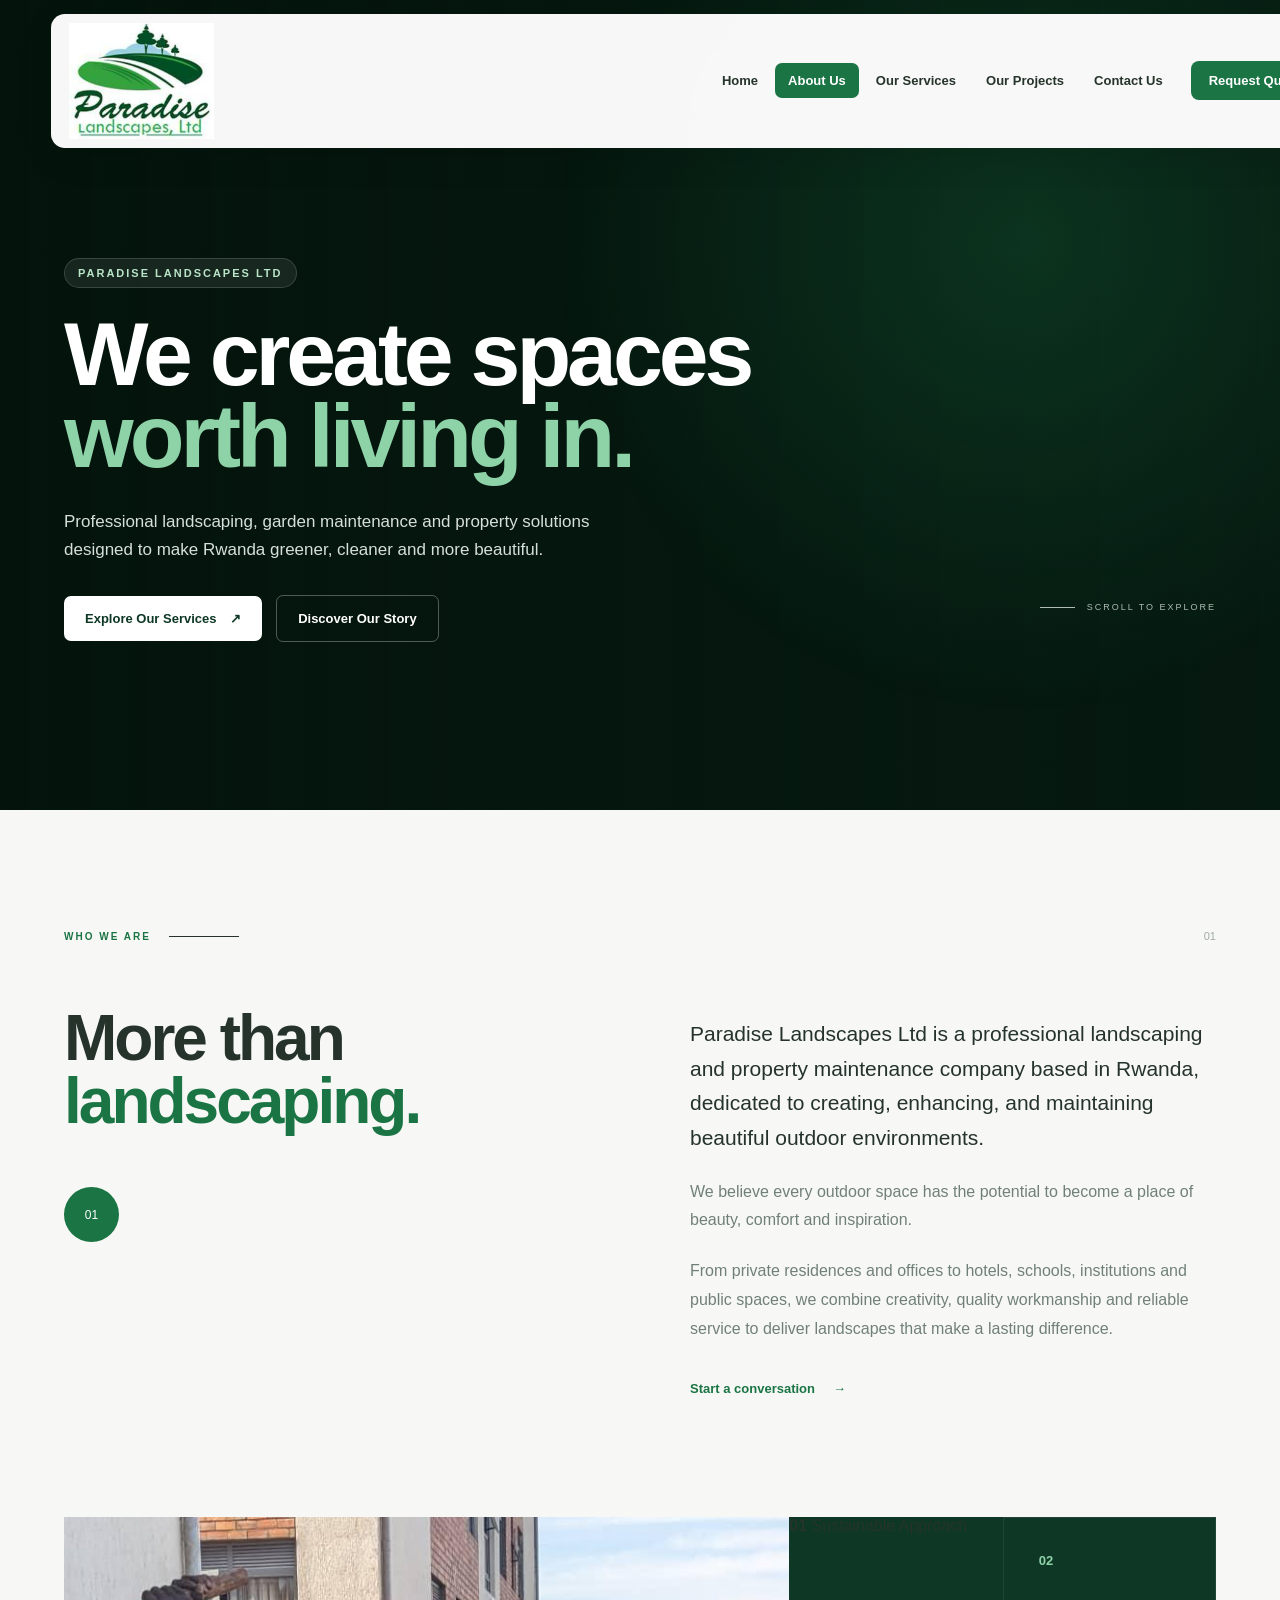
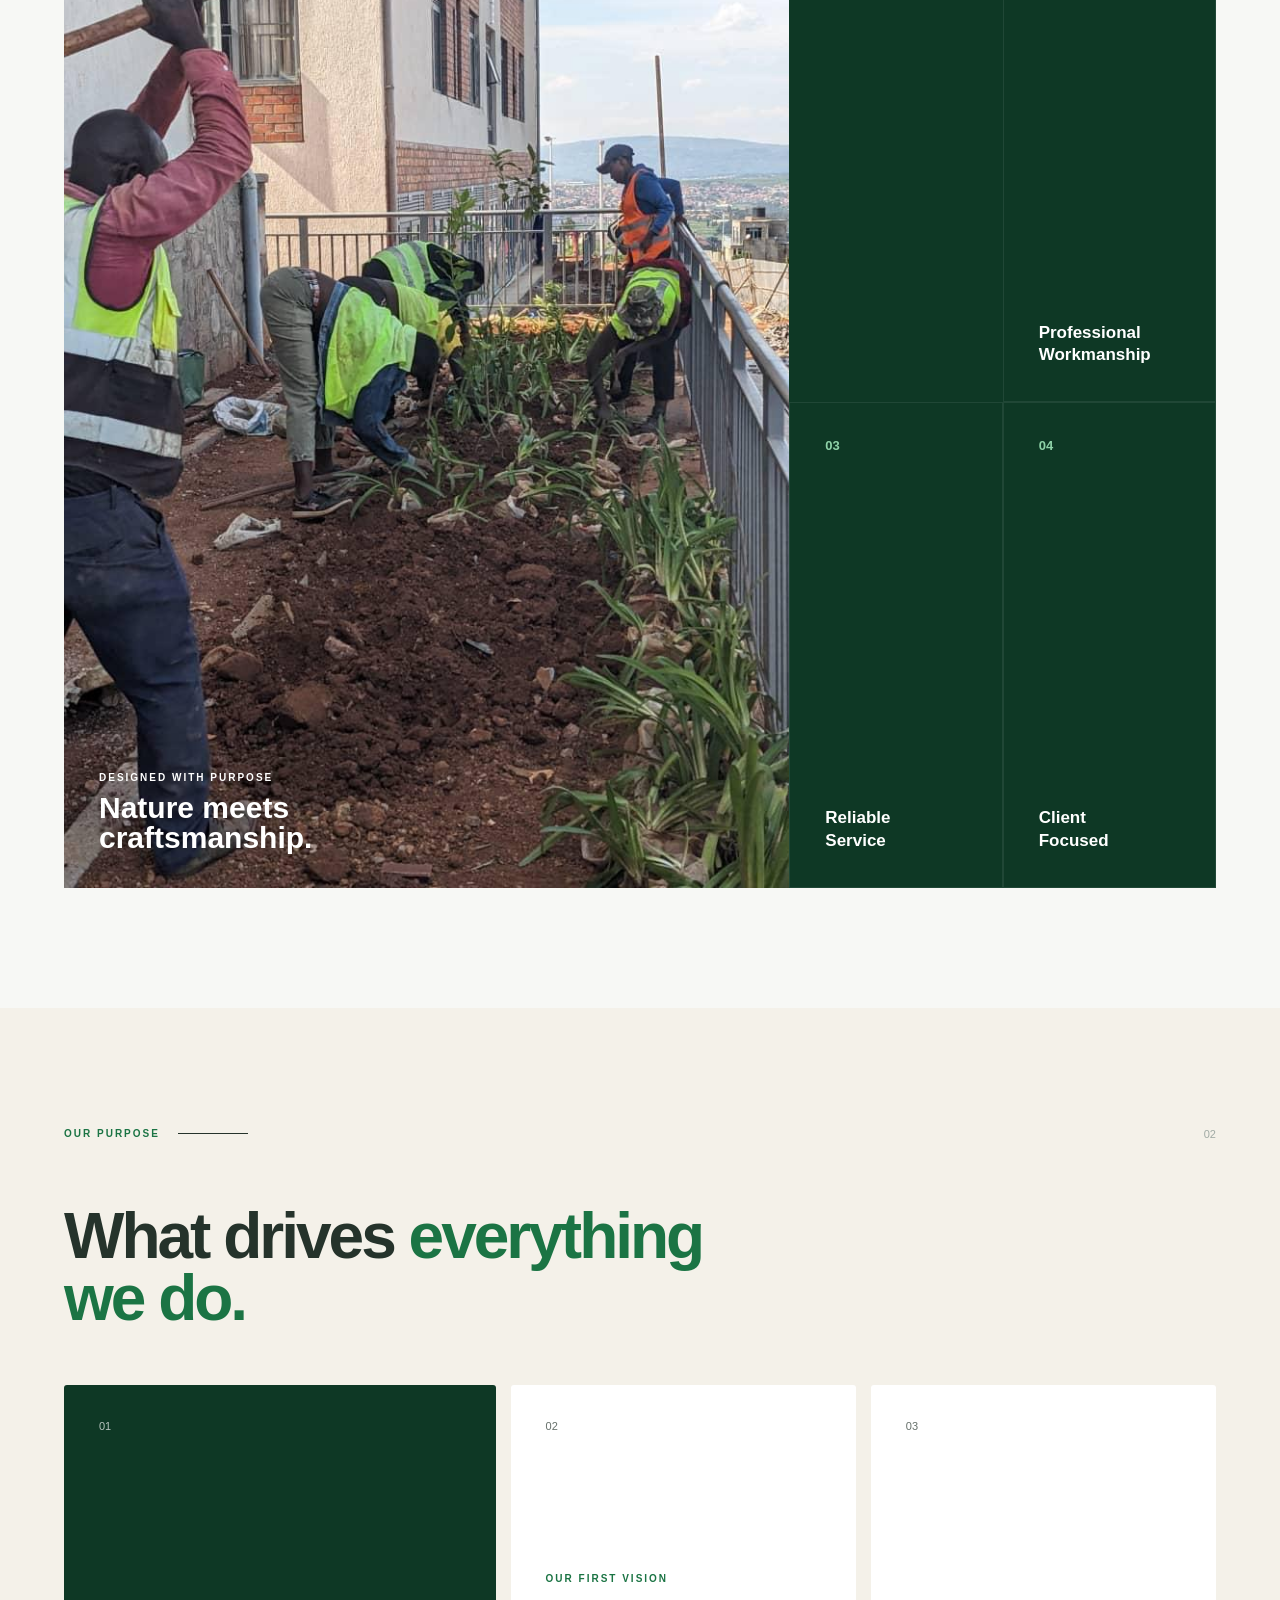
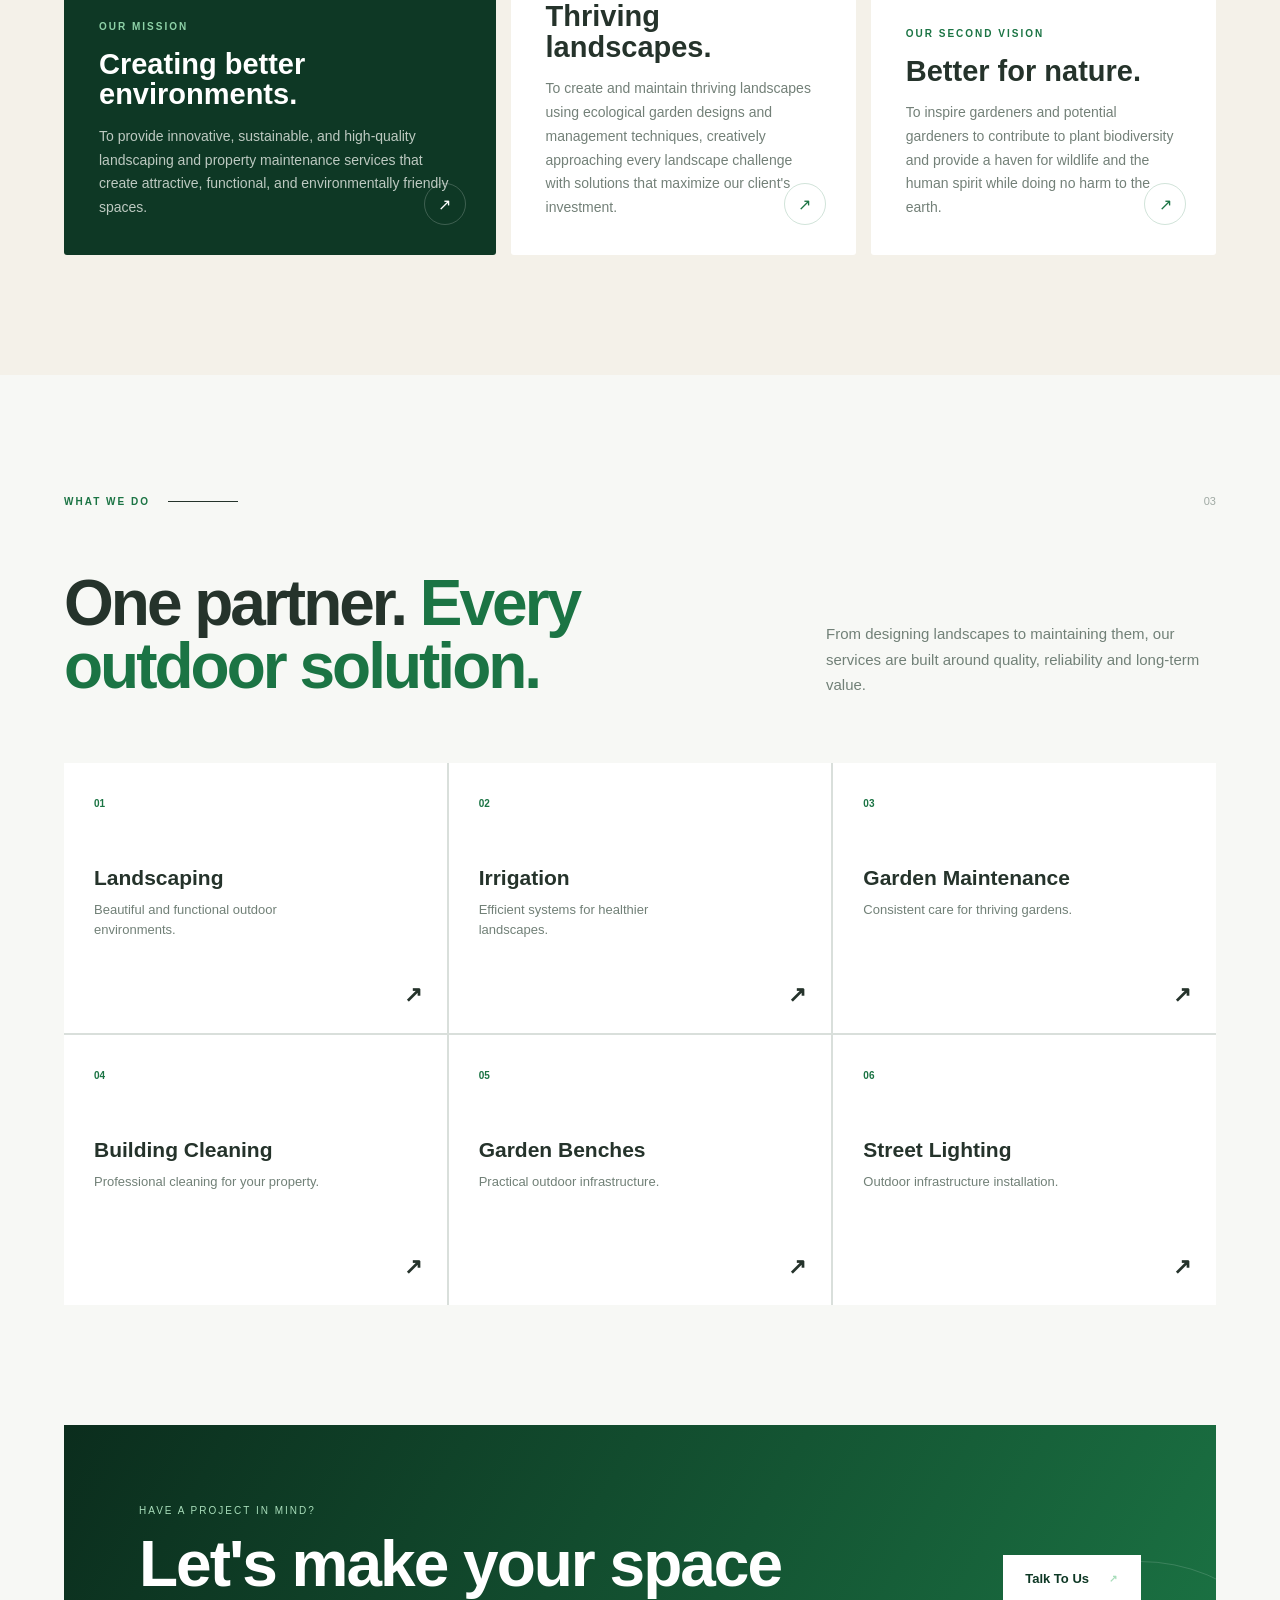
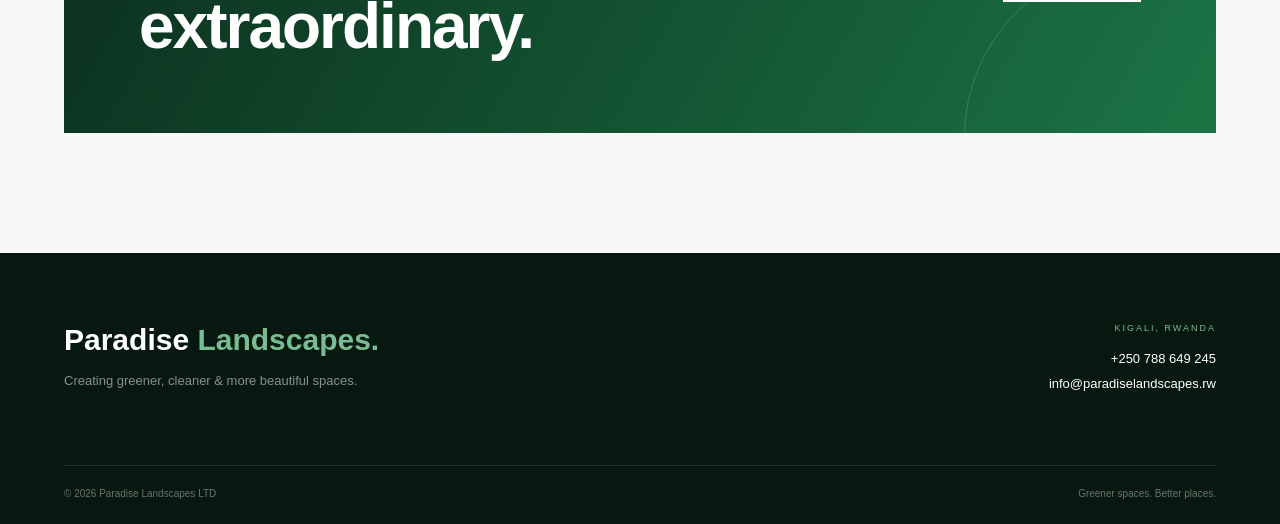
==== commit f8eed248: "aboutus fixing" ====
--- a/about.html
+++ b/about.html
@@ -37,10 +37,10 @@
 
           <a href="index.html#projects"> Our Projects </a>
 
-          <a href="index.html#contact"> Contact Us </a>
+          <a href="contactus.html"> Contact Us </a>
         </nav>
 
-        <a href="index.html#contact" class="pl-navbar-quote"> Request Quote </a>
+        <a href="contactus.html" class="pl-navbar-quote"> Request Quote </a>
 
         <button class="pl-navbar-toggle" id="plNavbarToggle" type="button">
           <span></span>
@@ -58,9 +58,9 @@
 
         <a href="index.html#projects"> Our Projects </a>
 
-        <a href="index.html#contact"> Contact Us </a>
-
-        <a href="index.html#contact" class="pl-navbar-mobile-quote">
+        <a href="contactus.html"> Contact Us </a>
+
+        <a href="contactus.html" class="pl-navbar-mobile-quote">
           Request Quote
         </a>
       </div>
@@ -155,7 +155,7 @@
                 a lasting difference.
               </p>
 
-              <a href="index.html#contact" class="text-link">
+              <a href="contactus.html" class="text-link">
                 Start a conversation
                 <span>→</span>
               </a>
@@ -185,7 +185,7 @@
             </div>
 
             <div class="stats-panel">
-              <div class="stat">
+              <div class="stat01">
                 <strong> 01 </strong>
 
                 <span> Sustainable Approach </span>
@@ -402,7 +402,7 @@
               <h2>Let's make your space extraordinary.</h2>
             </div>
 
-            <a href="index.html#contact" class="cta-button">
+            <a href="contactus.html" class="cta-button">
               Talk To Us
               <span>↗</span>
             </a>
